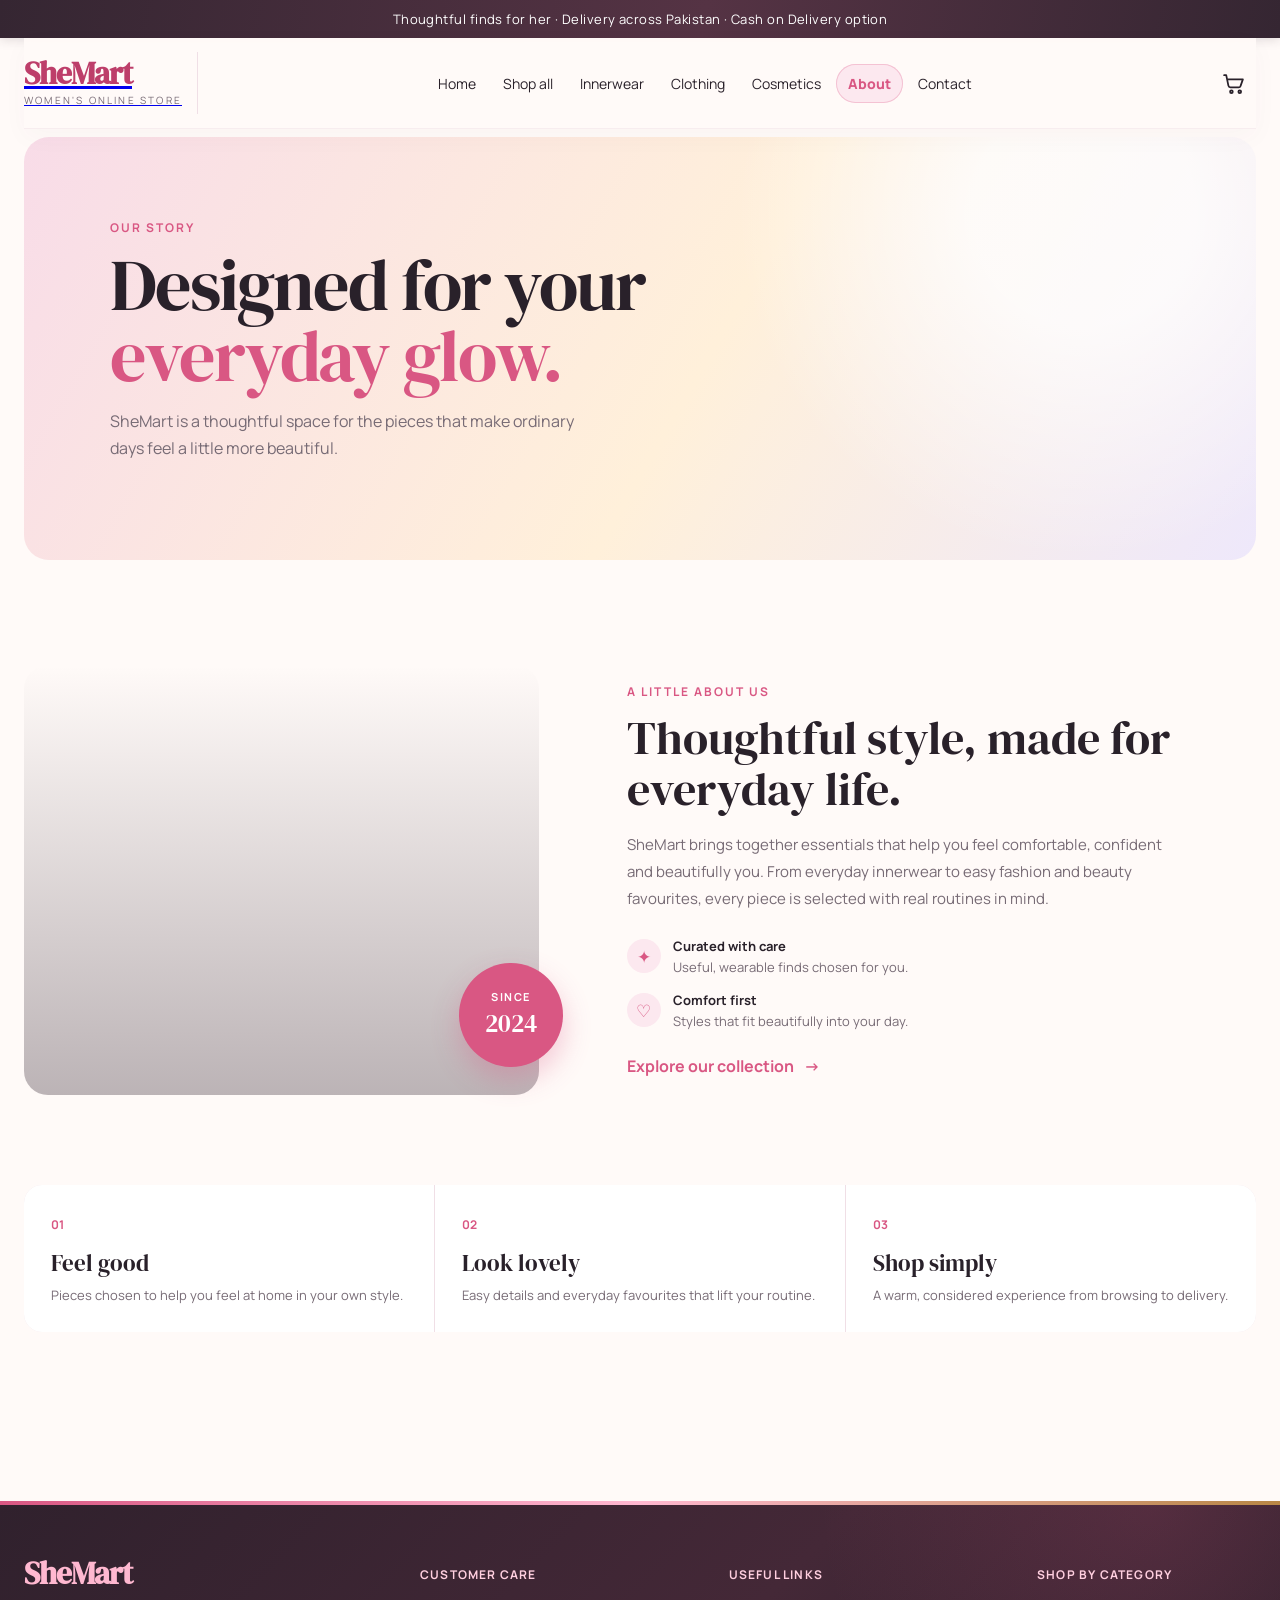
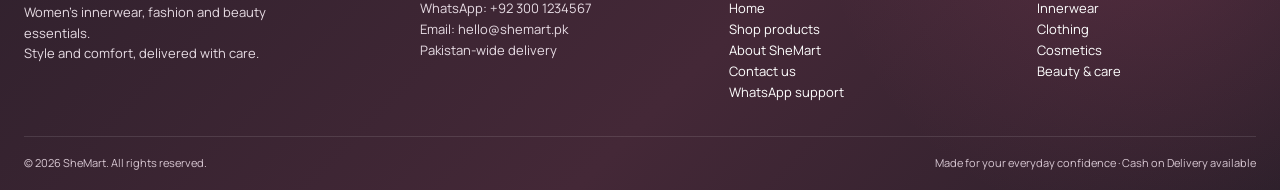
==== about.html @ 8f397c15 "She Mart Website" ====
<!doctype html>
<html lang="en">
  <head>
    <meta charset="utf-8" />
    <meta name="viewport" content="width=device-width, initial-scale=1" />
    <meta name="description" content="Learn more about SheMart." />
    <title>About SheMart</title>
    <link rel="stylesheet" href="styles.css" />
  </head>
  <body data-page="about">
    <div class="topbar">
      Thoughtful finds for her · Delivery across Pakistan · Cash on Delivery
      option
    </div>
    <header class="wrap nav">
      <a href="index.html" style="text-decoration: none"
        ><div class="logo">SheMart<small>WOMEN'S ONLINE STORE</small></div></a
      >
      <nav class="navlinks">
        <a href="index.html">Home</a><a href="shop.html">Shop all</a
        ><a href="shop.html?category=Women's%20innerwear">Innerwear</a
        ><a href="shop.html?category=Ladies%20clothing">Clothing</a
        ><a href="shop.html?category=Cosmetics">Cosmetics</a
        ><a class="active-link" href="about.html">About</a
        ><a href="contact.html">Contact</a>
      </nav>
      <button
        class="menu-toggle"
        type="button"
        aria-label="Open menu"
        aria-expanded="false"
      >
        <span></span><span></span><span></span></button
      ><button
        class="cartbtn"
        id="openCart"
        aria-label="Open cart"
        title="Open cart"
      >
        <svg class="carticon" viewBox="0 0 24 24" aria-hidden="true">
          <path
            d="M3 4h2l2.1 10.1a2 2 0 0 0 2 1.6h7.8a2 2 0 0 0 1.9-1.4L21 8H7"
          ></path>
          <circle cx="10" cy="20" r="1.3"></circle>
          <circle cx="18" cy="20" r="1.3"></circle></svg
        ><span class="cart-count" id="cartCount" aria-live="polite">0</span>
      </button>
    </header>
    <main class="wrap inner-page">
      <section class="inner-page-heading">
        <div class="eyebrow">Our story</div>
        <h1>Designed for your<br /><em>everyday glow.</em></h1>
        <p>
          SheMart is a thoughtful space for the pieces that make ordinary days
          feel a little more beautiful.
        </p>
      </section>
      <section class="about-section about-page-section">
        <div class="about-visual">
          <div class="about-badge"><strong>Since</strong><span>2024</span></div>
        </div>
        <div class="about-copy">
          <div class="eyebrow">A little about us</div>
          <h2>Thoughtful style, made for everyday life.</h2>
          <p>
            SheMart brings together essentials that help you feel comfortable,
            confident and beautifully you. From everyday innerwear to easy
            fashion and beauty favourites, every piece is selected with real
            routines in mind.
          </p>
          <div class="about-points">
            <div>
              <span class="point-icon">✦</span
              ><span
                ><b>Curated with care</b>Useful, wearable finds chosen for
                you.</span
              >
            </div>
            <div>
              <span class="point-icon">♡</span
              ><span
                ><b>Comfort first</b>Styles that fit beautifully into your
                day.</span
              >
            </div>
          </div>
          <a class="text-link" href="shop.html"
            >Explore our collection <span>→</span></a
          >
        </div>
      </section>
      <section class="values-strip">
        <div>
          <b>01</b>
          <h3>Feel good</h3>
          <p>Pieces chosen to help you feel at home in your own style.</p>
        </div>
        <div>
          <b>02</b>
          <h3>Look lovely</h3>
          <p>Easy details and everyday favourites that lift your routine.</p>
        </div>
        <div>
          <b>03</b>
          <h3>Shop simply</h3>
          <p>A warm, considered experience from browsing to delivery.</p>
        </div>
      </section>
    </main>
    <footer class="footer">
      <div class="wrap footerinner">
        <div>
          <div class="logo">SheMart</div>
          <p>
            Women's innerwear, fashion and beauty essentials.<br />Style and
            comfort, delivered with care.
          </p>
        </div>
        <div>
          <b>Customer care</b>
          <p>
            WhatsApp: +92 300 1234567<br />Email: hello@shemart.pk<br />Pakistan-wide delivery
          </p>
        </div>
        <div>
          <b>Useful links</b>
          <p>
            <a style="color: white" href="shop.html">Shop products</a><br /><a
              style="color: white"
              href="contact.html"
              >Contact us</a
            ><br /><a style="color: white" href="index.html">Back home</a>
          </p>
        </div>
        <div>
          <b>Shop by category</b>
          <p>
            <a href="shop.html?category=Women's%20innerwear">Innerwear</a><br />
            <a href="shop.html?category=Ladies%20clothing">Clothing</a><br />
            <a href="shop.html?category=Cosmetics">Cosmetics</a><br />
            <a href="shop.html?category=Beauty%20products">Beauty &amp; care</a>
          </p>
        </div>
      </div>
      <div class="wrap smallprint">
        <span>© <span id="year"></span> SheMart. All rights reserved.</span>
        <span>Made for your everyday confidence · Cash on Delivery available</span>
      </div>
    </footer>
    <div
      class="modal"
      id="cartModal"
      role="dialog"
      aria-modal="true"
      aria-label="Shopping cart"
    >
      <div class="panel cart-panel">
        <div class="panelhead">
          <div>
            <div class="eyebrow">Your SheMart order</div>
            <h2>Your cart</h2>
          </div>
          <button class="close" id="closeCart" aria-label="Close">×</button>
        </div>
        <div id="cartItems"></div>
        <div class="cart-summary">
          <div class="summary-row">
            <span>Subtotal</span><span id="cartSubtotal">Rs 0</span>
          </div>
          <div class="summary-row delivery-row">
            <span>Delivery</span><span>Calculated at checkout</span>
          </div>
          <div class="total">
            <span>Total</span><span id="cartTotal">Rs 0</span>
          </div>
        </div>
        <button class="primary" id="checkoutBtn" style="width: 100%">
          Continue to checkout
        </button>
      </div>
    </div>
    <script src="script.js"></script>
  </body>
</html>
---- styles.css ----
@import url("https://fonts.googleapis.com/css2?family=DM+Serif+Display:ital@0;1&family=Manrope:wght@400;500;600;700;800&display=swap");

      :root {
        --pink: #d95783;
        --pink-dark: #bd3e6a;
        --rose: #fce8ef;
        --ink: #29212a;
        --muted: #776b75;
        --cream: #fffaf8;
        --line: #f0dfe6;
        --gold: #b88745;
        --lavender: #eee8fb;
      }
      * {
        box-sizing: border-box;
      }
      body {
        margin: 0;
        font-family: "Manrope", Arial, Helvetica, sans-serif;
        background: var(--cream);
        color: var(--ink);
        -webkit-font-smoothing: antialiased;
        text-rendering: optimizeLegibility;
      }
      button,
      input,
      select,
      textarea {
        font: inherit;
      }
      button {
        cursor: pointer;
      }
      .topbar {
        background: linear-gradient(100deg, #352632, #553344 55%, #352632);
        color: #fff;
        text-align: center;
        padding: 10px 12px;
        font-size: 13px;
        letter-spacing: 0.45px;
        box-shadow: 0 2px 10px #35263225;
      }
      .wrap {
        width: min(1440px, calc(100% - 48px));
        margin: auto;
      }
      .nav {
        position: sticky;
        top: 0;
        z-index: 7;
        display: flex;
        align-items: center;
        justify-content: space-between;
        gap: 24px;
        padding: 14px 0;
        background: #fffaf8f2;
        border-bottom: 1px solid #f0dfe680;
        box-shadow: 0 8px 24px #6d3c5508;
        backdrop-filter: blur(14px);
      }
      .nav > a:first-child {
        display: block;
        flex: 0 0 auto;
        padding: 7px 15px 7px 0;
        border-right: 1px solid var(--line);
      }
      .logo {
        font-family: "DM Serif Display", Georgia, serif;
        font-weight: bold;
        font-size: 31px;
        color: var(--pink-dark);
        letter-spacing: -1px;
        line-height: 0.95;
      }
      .logo small {
        display: block;
        font: 10px "Manrope", Arial, sans-serif;
        letter-spacing: 2.2px;
        color: var(--muted);
        margin-top: 5px;
        white-space: nowrap;
      }
      .navlinks {
        display: flex;
        flex: 1;
        justify-content: center;
        gap: 3px;
        align-items: center;
      }
      .navlinks a {
        color: var(--ink);
        text-decoration: none;
        font-size: 14px;
        padding: 10px 12px;
        border-radius: 999px;
        transition: color 0.2s, background 0.2s, transform 0.2s;
      }
      .navlinks a:hover,
      .navlinks a.active-link {
        color: var(--pink);
        background: var(--rose);
      }
      .navlinks a.active-link {
        box-shadow: inset 0 0 0 1px #f4c2d3;
        font-weight: 800;
      }
      .navlinks a:hover {
        transform: translateY(-1px);
      }
      .navlinks a:focus-visible,
      .footer a:focus-visible,
      .nav > a:focus-visible {
        outline: 3px solid #d9578350;
        outline-offset: 3px;
      }
      .cartbtn,
      .primary {
        color: #fff;
        border: 0;
        border-radius: 999px;
        padding: 12px 18px;
        font-weight: bold;
      }
      .cartbtn {
        position: relative;
        display: inline-flex;
        align-items: center;
        justify-content: center;
        width: 45px;
        height: 45px;
        padding: 0;
        color: var(--ink);
        background: transparent;
        border-radius: 50%;
        transition: color 0.2s, background 0.2s, transform 0.2s;
      }
      .cartbtn:hover,
      .cartbtn:focus-visible {
        color: var(--pink);
        background: var(--rose);
        outline: none;
        transform: translateY(-1px);
      }
      .carticon {
        width: 25px;
        height: 25px;
        fill: none;
        stroke: currentColor;
        stroke-linecap: round;
        stroke-linejoin: round;
        stroke-width: 1.7;
      }
      .cart-count {
        position: absolute;
        top: 2px;
        right: 0;
        display: grid;
        place-items: center;
        min-width: 19px;
        height: 19px;
        padding: 0 5px;
        border: 2px solid var(--cream);
        border-radius: 50px;
        background: var(--pink);
        color: white;
        font-size: 10px;
        line-height: 1;
        opacity: 0;
        transform: scale(0.5);
        transition: opacity 0.2s, transform 0.2s;
      }
      .cart-count.has-items {
        opacity: 1;
        transform: scale(1);
      }
      .primary {
        background: linear-gradient(135deg, var(--pink), var(--pink-dark));
        box-shadow: 0 8px 18px #d9578338;
        transition: transform 0.2s, box-shadow 0.2s;
      }
      .primary:hover {
        transform: translateY(-2px);
        box-shadow: 0 11px 22px #d9578350;
      }
      .hero {
        display: grid;
        grid-template-columns: 1.1fr 0.9fr;
        min-height: 410px;
        background:
          radial-gradient(circle at 12% 20%, #ffffffb8 0 12%, transparent 35%),
          linear-gradient(115deg, #f8dce8, #fff0da 55%, #eee8fb);
        border-radius: 24px;
        overflow: hidden;
        margin: 8px auto 42px;
      }
      .hero-copy {
        padding: 55px 6%;
        align-self: center;
      }
      .eyebrow {
        color: var(--pink);
        text-transform: uppercase;
        letter-spacing: 2px;
        font-size: 12px;
        font-weight: bold;
      }
      .hero h1 {
        font:
          clamp(36px, 5vw, 60px)/1.06 "DM Serif Display",
          Georgia, serif;
        margin: 16px 0;
      }
      .hero p {
        color: var(--muted);
        line-height: 1.7;
        max-width: 440px;
      }
      .hero-art {
        min-height: 300px;
        background: url("https://images.unsplash.com/photo-1490481651871-ab68de25d43d?auto=format&fit=crop&w=1100&q=85")
          center/cover;
        position: relative;
      }
      .hero {
        box-shadow: 0 18px 50px #d38ca51a;
      }
      .hero-copy {
        position: relative;
      }
      .hero-copy:after {
        content: "♡";
        position: absolute;
        top: 28px;
        right: 10%;
        color: #d9578340;
        font-size: 54px;
      }
      .hero-art:after {
        content: "YOUR STYLE, YOUR COMFORT";
        position: absolute;
        bottom: 22px;
        right: 20px;
        background: #ffffffdf;
        padding: 12px 15px;
        letter-spacing: 1.5px;
        font-size: 10px;
      }
      .sectionhead {
        display: flex;
        justify-content: space-between;
        align-items: end;
        gap: 16px;
        margin: 0 0 18px;
      }
      .sectionhead h2 {
        font:
          32px "DM Serif Display",
          Georgia, serif;
        margin: 0;
      }
      .sectionhead p {
        color: var(--muted);
        font-size: 14px;
        margin: 7px 0 0;
      }
      .categories {
        display: flex;
        gap: 10px;
        flex-wrap: wrap;
        margin: 22px 0;
      }
      .chip {
        border: 1px solid var(--line);
        background: #fff;
        color: var(--ink);
        border-radius: 30px;
        padding: 10px 15px;
      }
      .chip.active,
      .chip:hover {
        background: var(--ink);
        color: #fff;
      }
      .tools {
        display: flex;
        gap: 10px;
        align-items: center;
        margin-bottom: 22px;
      }
      .tools input {
        flex: 1;
        min-width: 100px;
        border: 1px solid var(--line);
        border-radius: 12px;
        padding: 13px 15px;
        background: #fff;
      }
      .grid {
        display: grid;
        grid-template-columns: repeat(4, 1fr);
        gap: 18px;
      }
      .product {
        background: #fff;
        border: 1px solid var(--line);
        border-radius: 17px;
        overflow: hidden;
        display: flex;
        flex-direction: column;
        box-shadow: 0 8px 22px #6d3c5510;
        transition: transform 0.2s, box-shadow 0.2s;
      }
      .product:hover {
        transform: translateY(-4px);
        box-shadow: 0 14px 30px #6d3c5520;
      }
      .product img {
        width: 100%;
        aspect-ratio: 4/4.5;
        object-fit: cover;
        background: var(--rose);
      }
      .productbody {
        padding: 14px;
        display: flex;
        flex-direction: column;
        flex: 1;
      }
      .tag {
        font-size: 10px;
        color: var(--pink);
        text-transform: uppercase;
        letter-spacing: 1.2px;
        font-weight: bold;
      }
      .product h3 {
        font-size: 15px;
        margin: 8px 0;
      }
      .desc {
        color: var(--muted);
        font-size: 12px;
        line-height: 1.5;
        flex: 1;
      }
      .price {
        font-weight: bold;
        margin: 12px 0;
      }
      .add {
        border: 1px solid var(--pink);
        background: #fff;
        color: var(--pink);
        padding: 10px;
        border-radius: 10px;
        font-weight: bold;
      }
      .add:hover {
        background: var(--pink);
        color: #fff;
      }
      .benefits {
        display: grid;
        grid-template-columns: repeat(3, 1fr);
        gap: 15px;
        margin: 48px 0;
      }
      .home-intro {
        display: grid;
        grid-template-columns: 1fr 0.8fr;
        gap: 40px;
        align-items: end;
        padding: 65px 5% 55px;
      }
      .home-intro h2 {
        margin: 12px 0 0;
        font: clamp(31px, 4vw, 48px)/1.08 "DM Serif Display", Georgia, serif;
      }
      .home-intro h2 em,
      .feature-banner h2 em {
        color: var(--pink);
        font-style: normal;
      }
      .home-intro p {
        max-width: 390px;
        margin: 0;
        color: var(--muted);
        line-height: 1.8;
      }
      .category-showcase,
      .promise-section {
        margin: 15px 0 90px;
      }
      .category-cards {
        display: grid;
        grid-template-columns: repeat(3, 1fr);
        gap: 16px;
      }
      .category-card {
        position: relative;
        display: flex;
        min-height: 280px;
        flex-direction: column;
        justify-content: end;
        padding: 24px;
        overflow: hidden;
        border-radius: 19px;
        color: white;
        text-decoration: none;
        background-position: center;
        background-size: cover;
        transition: transform 0.25s, box-shadow 0.25s;
      }
      .category-card:before {
        content: "";
        position: absolute;
        inset: 0;
        background: linear-gradient(transparent 25%, #221821d9);
      }
      .category-card > * {
        position: relative;
      }
      .category-card:hover {
        transform: translateY(-5px);
        box-shadow: 0 18px 32px #35263222;
      }
      .category-card-innerwear {
        background-image: url("https://images.unsplash.com/photo-1571513722275-4b41940f54b8?auto=format&fit=crop&w=700&q=80");
      }
      .category-card-clothing {
        background-image: url("https://images.unsplash.com/photo-1483985988355-763728e1935b?auto=format&fit=crop&w=700&q=80");
      }
      .category-card-beauty {
        background-image: url("https://images.unsplash.com/photo-1596462502278-27bfdc403348?auto=format&fit=crop&w=700&q=80");
      }
      .category-card span,
      .category-card small {
        font-size: 11px;
        opacity: 0.85;
      }
      .category-card strong {
        margin: 6px 0;
        font: 27px "DM Serif Display", Georgia, serif;
      }
      .category-card i {
        position: absolute;
        right: 22px;
        bottom: 27px;
        font-size: 22px;
        font-style: normal;
      }
      .feature-banner {
        display: grid;
        grid-template-columns: 0.9fr 1.1fr;
        min-height: 390px;
        margin: 0 0 90px;
        overflow: hidden;
        border-radius: 24px;
        background: #352632;
        color: white;
      }
      .feature-banner-copy {
        align-self: center;
        padding: 55px 10%;
      }
      .feature-banner h2 {
        margin: 14px 0;
        font: clamp(32px, 4vw, 52px)/1.05 "DM Serif Display", Georgia, serif;
      }
      .feature-banner p {
        max-width: 320px;
        color: #eadde4;
        line-height: 1.7;
        font-size: 14px;
      }
      .light-link {
        display: inline-block;
        margin-top: 12px;
        color: #ffb8d0;
        font-weight: bold;
        text-decoration: none;
      }
      .light-link span {
        margin-left: 7px;
      }
      .feature-banner-art {
        min-height: 300px;
        background: linear-gradient(90deg, #35263200, #3526321a), url("https://images.unsplash.com/photo-1515886657613-9f3515b0c78f?auto=format&fit=crop&w=1000&q=85") center/cover;
      }
      .promise-grid {
        display: grid;
        grid-template-columns: repeat(3, 1fr);
        gap: 1px;
        overflow: hidden;
        border-radius: 18px;
        background: var(--line);
      }
      .promise {
        padding: 28px;
        background: white;
      }
      .promise span {
        color: var(--pink);
        font-size: 12px;
        font-weight: bold;
      }
      .promise b {
        display: block;
        margin: 28px 0 8px;
        font: 23px "DM Serif Display", Georgia, serif;
      }
      .promise p {
        margin: 0;
        color: var(--muted);
        font-size: 13px;
        line-height: 1.6;
      }
      .newsletter {
        display: flex;
        justify-content: space-between;
        align-items: end;
        gap: 30px;
        margin: 0 0 90px;
        padding: 48px clamp(24px, 6vw, 65px);
        border-radius: 22px;
        background: var(--rose);
      }
      .newsletter h2 {
        margin: 12px 0 0;
        font: clamp(29px, 4vw, 44px)/1.05 "DM Serif Display", Georgia, serif;
      }
      .newsletter form {
        display: grid;
        grid-template-columns: minmax(180px, 280px) auto;
        gap: 8px;
        align-items: start;
      }
      .newsletter input {
        width: 100%;
        padding: 13px 15px;
        border: 1px solid white;
        border-radius: 10px;
        background: white;
      }
      .newsletter input:focus {
        border-color: var(--pink);
        outline: 3px solid #d9578320;
      }
      .newsletter small {
        grid-column: 1 / -1;
        color: #397253;
        font-size: 12px;
      }
      .menu-toggle {
        display: none;
        width: 38px;
        height: 38px;
        padding: 9px;
        border: 1px solid var(--line);
        border-radius: 50%;
        background: white;
      }
      .menu-toggle span {
        display: block;
        height: 2px;
        margin: 3px 0;
        border-radius: 3px;
        background: var(--ink);
      }
      .sr-only {
        position: absolute;
        width: 1px;
        height: 1px;
        overflow: hidden;
        clip: rect(0, 0, 0, 0);
      }
      .page-hero,
      .inner-page-heading {
        padding: clamp(40px, 7vw, 82px) clamp(24px, 7vw, 86px);
        margin: 8px 0 52px;
        border-radius: 25px;
        background:
          radial-gradient(circle at 86% 18%, #ffffffc2 0 10%, transparent 31%),
          linear-gradient(120deg, #f8dce8, #fff0da 55%, #eee8fb);
      }
      .page-hero h1,
      .inner-page-heading h1 {
        max-width: 640px;
        margin: 14px 0;
        font: clamp(40px, 7vw, 72px)/0.98 "DM Serif Display", Georgia, serif;
        letter-spacing: -2px;
      }
      .page-hero h1 em,
      .inner-page-heading h1 em {
        color: var(--pink);
        font-style: normal;
      }
      .page-hero p,
      .inner-page-heading p {
        max-width: 470px;
        color: var(--muted);
        line-height: 1.7;
      }
      .shop-page {
        padding-bottom: 55px;
      }
      .shop-page .page-hero {
        min-height: 360px;
        display: flex;
        flex-direction: column;
        justify-content: center;
        margin-bottom: 62px;
      }
      .shop-toolbar {
        display: flex;
        justify-content: space-between;
        align-items: end;
        margin-bottom: 22px;
      }
      .shop-toolbar h2 {
        margin: 6px 0 0;
        font: 32px "DM Serif Display", Georgia, serif;
      }
      .mobile-filter-label {
        display: none;
        color: var(--muted);
        font-size: 12px;
      }
      .shop-layout {
        display: grid;
        grid-template-columns: 220px minmax(0, 1fr);
        gap: 28px;
        align-items: start;
      }
      .filter-sidebar {
        position: sticky;
        top: 20px;
        padding: 22px 18px;
        border: 1px solid var(--line);
        border-radius: 17px;
        background: linear-gradient(180deg, #fff, #fff8fb);
        box-shadow: 0 8px 22px #6d3c5510;
      }
      .filter-heading {
        padding-bottom: 18px;
        border-bottom: 1px solid var(--line);
      }
      .filter-heading b,
      .filter-group > b {
        display: block;
        font-size: 14px;
      }
      .filter-heading span {
        display: block;
        color: var(--muted);
        font-size: 11px;
        margin-top: 5px;
      }
      .filter-group {
        padding-top: 20px;
      }
      .filter-categories {
        display: grid;
        gap: 5px;
        margin-top: 10px;
      }
      .filter-categories .chip {
        padding: 9px 10px;
        border: 0;
        border-radius: 8px;
        text-align: left;
        font-size: 12px;
      }
      .filter-categories .chip.active {
        background: var(--rose);
        color: var(--pink);
        font-weight: bold;
      }
      .filter-select {
        width: 100%;
        margin-top: 10px;
        padding: 10px;
        border: 1px solid var(--line);
        border-radius: 9px;
        background: #fff;
        color: var(--ink);
      }
      .shop-search {
        position: relative;
        margin-bottom: 18px;
      }
      .shop-search svg {
        position: absolute;
        top: 14px;
        left: 14px;
        width: 18px;
        height: 18px;
        fill: none;
        stroke: var(--muted);
        stroke-linecap: round;
        stroke-width: 1.7;
      }
      .shop-search input {
        width: 100%;
        padding: 13px 15px 13px 43px;
        border: 1px solid var(--line);
        border-radius: 12px;
        background: #fff;
      }
      .shop-results .grid {
        gap: 22px;
      }
      .shop-search input:focus {
        border-color: var(--pink);
        outline: 3px solid #d9578320;
      }
      .values-strip {
        display: grid;
        grid-template-columns: repeat(3, 1fr);
        gap: 1px;
        margin: 0 0 85px;
        overflow: hidden;
        border-radius: 18px;
        background: var(--line);
      }
      .values-strip > div {
        padding: 27px;
        background: #fff;
      }
      .values-strip b {
        color: var(--pink);
        font-size: 12px;
      }
      .values-strip h3 {
        margin: 13px 0 7px;
        font: 23px "DM Serif Display", Georgia, serif;
      }
      .values-strip p {
        margin: 0;
        color: var(--muted);
        font-size: 13px;
        line-height: 1.5;
      }
      .about-page-section,
      .contact-page-section {
        margin-top: 0;
      }
      .inner-page {
        padding-bottom: 20px;
      }
      .about-section {
        display: grid;
        grid-template-columns: 0.9fr 1.1fr;
        gap: clamp(30px, 7vw, 88px);
        align-items: center;
        margin: 105px 0 90px;
        scroll-margin-top: 25px;
      }
      .about-visual {
        min-height: 430px;
        position: relative;
        border-radius: 24px;
        background: linear-gradient(#0000, #35263255),
          url("https://images.unsplash.com/photo-1485230895905-ec40ba36b9bc?auto=format&fit=crop&w=900&q=85")
            center/cover;
      }
      .about-badge {
        position: absolute;
        right: -24px;
        bottom: 28px;
        display: grid;
        width: 104px;
        height: 104px;
        place-content: center;
        border-radius: 50%;
        background: var(--pink);
        color: white;
        text-align: center;
        box-shadow: 0 12px 28px #d9578350;
      }
      .about-badge strong {
        font-size: 11px;
        letter-spacing: 1.5px;
        text-transform: uppercase;
      }
      .about-badge span {
        font: 25px "DM Serif Display", Georgia, serif;
        margin-top: 2px;
      }
      .about-copy h2,
      .contact-intro h2 {
        max-width: 560px;
        margin: 13px 0 16px;
        font: clamp(30px, 4vw, 46px)/1.1 "DM Serif Display", Georgia, serif;
      }
      .about-copy p,
      .contact-intro > p {
        max-width: 540px;
        color: var(--muted);
        line-height: 1.8;
        font-size: 15px;
      }
      .about-points {
        display: grid;
        gap: 15px;
        margin: 25px 0;
      }
      .about-points > div {
        display: flex;
        gap: 12px;
        align-items: center;
        color: var(--muted);
        font-size: 13px;
      }
      .about-points b,
      .contact-details b {
        display: block;
        color: var(--ink);
        margin-bottom: 3px;
      }
      .point-icon {
        display: grid;
        flex: 0 0 auto;
        place-items: center;
        width: 34px;
        height: 34px;
        border-radius: 50%;
        background: var(--rose);
        color: var(--pink);
        font-size: 17px;
      }
      .text-link {
        color: var(--pink);
        font-weight: bold;
        text-decoration: none;
      }
      .text-link span {
        margin-left: 7px;
      }
      .contact-section {
        display: grid;
        grid-template-columns: 0.9fr 1.1fr;
        gap: clamp(30px, 7vw, 90px);
        align-items: start;
        padding: 76px clamp(24px, 6vw, 75px);
        margin: 0 0 85px;
        border-radius: 26px;
        background: linear-gradient(125deg, #fce8ef, #fff8f2);
        scroll-margin-top: 25px;
      }
      .contact-intro h2 {
        font-size: clamp(29px, 3.5vw, 42px);
      }
      .contact-details {
        display: grid;
        gap: 18px;
        margin-top: 30px;
      }
      .contact-details > *,
      .contact-details a {
        display: flex;
        align-items: center;
        gap: 12px;
        color: var(--ink);
        text-decoration: none;
        font-size: 13px;
      }
      .contact-details small {
        display: block;
        color: var(--muted);
        font-size: 12px;
      }
      .contact-icon {
        display: grid;
        flex: 0 0 auto;
        place-items: center;
        width: 39px;
        height: 39px;
        border-radius: 12px;
        background: white;
        color: var(--pink);
        font-weight: bold;
        font-size: 17px;
      }
      .contact-details a:hover b {
        color: var(--pink);
      }
      .contact-form {
        padding: clamp(20px, 4vw, 34px);
        border: 1px solid #ffffff;
        border-radius: 20px;
        background: #fffaf8cc;
        box-shadow: 0 15px 40px #9e6a7d14;
      }
      .contact-form h3 {
        margin: 0 0 20px;
        font: 25px "DM Serif Display", Georgia, serif;
      }
      .contact-form-grid {
        display: grid;
        grid-template-columns: 1fr 1fr;
        gap: 14px;
      }
      .contact-form label {
        color: var(--muted);
        font-size: 12px;
      }
      .contact-form input,
      .contact-form textarea {
        display: block;
        width: 100%;
        margin-top: 7px;
        padding: 12px 13px;
        border: 1px solid var(--line);
        border-radius: 10px;
        background: white;
        color: var(--ink);
        resize: vertical;
      }
      .contact-form input:focus,
      .contact-form textarea:focus {
        border-color: var(--pink);
        outline: 3px solid #d9578320;
      }
      .contact-form .primary {
        margin-top: 18px;
      }
      .contact-success {
        color: #397253;
        font-size: 12px;
        margin-top: 12px;
      }
      .benefit {
        padding: 20px;
        border: 1px solid var(--line);
        border-radius: 16px;
        background: #fff;
      }
      .benefit b {
        display: block;
        margin-bottom: 7px;
      }
      .benefit span {
        font-size: 13px;
        color: var(--muted);
        line-height: 1.5;
      }
      .footer {
        position: relative;
        overflow: hidden;
        background:
          radial-gradient(circle at 90% 0%, #d957832b, transparent 28%),
          linear-gradient(135deg, #30212d, #442837 55%, #2d202b);
        color: #fff;
        padding: 58px 0 20px;
        margin-top: 64px;
      }
      .footer:before {
        content: "";
        position: absolute;
        top: 0;
        left: 0;
        right: 0;
        height: 4px;
        background: linear-gradient(90deg, var(--pink), #ffb8d0, var(--gold));
      }
      .footerinner {
        display: grid;
        grid-template-columns: 1.4fr 1fr 1fr 1fr;
        gap: clamp(28px, 7vw, 110px);
        padding-bottom: 34px;
      }
      .footerinner > div:first-child {
        max-width: 350px;
      }
      .footerinner > div:not(:first-child) {
        padding-top: 7px;
      }
      .footerinner b {
        display: block;
        color: #ffcfdf;
        font-size: 12px;
        letter-spacing: 1.2px;
        text-transform: uppercase;
        margin-bottom: 15px;
      }
      .footer p {
        color: #e7dce4;
        font-size: 13px;
        line-height: 1.6;
        margin: 13px 0 0;
      }
      .footer .logo {
        color: #ffb8d0;
      }
      .footer a {
        color: #fff;
        text-decoration: none;
        transition: color 0.2s;
      }
      .footer a:hover {
        color: #ffb8d0 !important;
      }
      .smallprint {
        display: flex;
        justify-content: space-between;
        align-items: center;
        gap: 18px;
        font-size: 11px;
        color: #d8c8d3;
        margin-top: 0;
        padding-top: 18px;
        border-top: 1px solid #ffffff1c;
      }
      .checkout-page {
        padding-bottom: 45px;
      }
      .checkout-heading {
        max-width: 760px;
        padding: 62px 0 42px;
      }
      .checkout-heading h1 {
        margin: 14px 0;
        font: clamp(42px, 6vw, 68px)/1 "DM Serif Display", Georgia, serif;
        letter-spacing: -2px;
      }
      .checkout-heading h1 em {
        color: var(--pink);
        font-style: normal;
      }
      .checkout-heading p {
        max-width: 630px;
        color: var(--muted);
        line-height: 1.7;
      }
      .checkout-layout {
        display: grid;
        grid-template-columns: minmax(0, 1.3fr) minmax(310px, 0.7fr);
        gap: 24px;
        align-items: start;
      }
      .checkout-card {
        padding: clamp(24px, 4vw, 38px);
        border: 1px solid var(--line);
        border-radius: 22px;
        background: #fff;
        box-shadow: 0 12px 30px #6d3c5510;
      }
      .checkout-card-heading {
        display: flex;
        justify-content: space-between;
        gap: 18px;
        margin-bottom: 26px;
      }
      .checkout-card-heading > div:first-child {
        display: flex;
        gap: 14px;
        align-items: flex-start;
      }
      .checkout-step {
        display: grid;
        flex: 0 0 auto;
        place-items: center;
        width: 34px;
        height: 34px;
        border-radius: 50%;
        background: var(--rose);
        color: var(--pink-dark);
        font-size: 11px;
        font-weight: 800;
      }
      .checkout-card h2 {
        margin: 5px 0 0;
        font: 28px "DM Serif Display", Georgia, serif;
      }
      .required-note {
        color: var(--muted);
        font-size: 11px;
      }
      .checkout-form-grid {
        display: grid;
        grid-template-columns: 1fr 1fr;
        gap: 16px;
      }
      .checkout-form-grid label {
        color: var(--muted);
        font-size: 12px;
      }
      .checkout-form-grid input,
      .checkout-form-grid textarea,
      .checkout-form-grid select {
        display: block;
        width: 100%;
        margin-top: 7px;
        padding: 13px 14px;
        border: 1px solid var(--line);
        border-radius: 10px;
        background: #fffafc;
        color: var(--ink);
        resize: vertical;
      }
      .checkout-form-grid input:focus,
      .checkout-form-grid textarea:focus,
      .checkout-form-grid select:focus {
        border-color: var(--pink);
        outline: 3px solid #d9578320;
      }
      .checkout-payment {
        margin-top: 36px;
        padding-top: 30px;
        border-top: 1px solid var(--line);
      }
      .payment-option {
        display: flex;
        align-items: center;
        gap: 13px;
        margin-top: 12px;
        padding: 15px;
        border: 1px solid var(--line);
        border-radius: 12px;
        cursor: pointer;
      }
      .payment-option:has(input:checked) {
        border-color: var(--pink);
        background: #fff6f9;
        box-shadow: 0 0 0 3px #d9578315;
      }
      .payment-option input {
        accent-color: var(--pink);
      }
      .payment-option span {
        flex: 1;
      }
      .payment-option b,
      .payment-option small {
        display: block;
      }
      .payment-option small {
        margin-top: 4px;
        color: var(--muted);
        font-size: 11px;
      }
      .payment-option > strong {
        color: var(--pink);
        font-size: 13px;
      }
      .checkout-consent {
        display: flex;
        gap: 9px;
        align-items: flex-start;
        margin: 28px 0 17px;
        color: var(--muted);
        font-size: 11px;
        line-height: 1.55;
      }
      .checkout-consent input {
        flex: 0 0 auto;
        margin-top: 2px;
        accent-color: var(--pink);
      }
      .checkout-submit {
        width: 100%;
        padding: 15px 20px;
      }
      .checkout-message {
        margin-top: 13px;
        color: #397253;
        font-size: 12px;
      }
      .checkout-confirmation {
        margin-top: 18px;
        padding: 16px;
        border-radius: 12px;
        background: #f1faf5;
        color: #397253;
      }
      .checkout-confirmation textarea {
        display: block;
        width: 100%;
        min-height: 170px;
        margin: 10px 0;
        padding: 11px;
        border: 1px solid #c8e4d2;
        border-radius: 9px;
        background: #fff;
        color: var(--ink);
        resize: vertical;
      }
      .checkout-confirmation > div {
        display: flex;
        gap: 9px;
        align-items: center;
      }
      .checkout-whatsapp {
        display: inline-block;
        text-decoration: none;
        padding: 10px 14px;
        font-size: 12px;
      }
      .checkout-summary-card {
        position: sticky;
        top: 94px;
        background: linear-gradient(160deg, #fff, #fff7fa);
      }
      .checkout-summary-card h2 {
        margin: 7px 0 20px;
      }
      .checkout-item {
        display: flex;
        align-items: center;
        gap: 11px;
        padding: 12px 0;
        border-bottom: 1px solid var(--line);
      }
      .checkout-item img {
        width: 52px;
        height: 62px;
        object-fit: cover;
        border-radius: 8px;
        background: var(--rose);
      }
      .checkout-item div {
        flex: 1;
        min-width: 0;
      }
      .checkout-item b,
      .checkout-item span {
        display: block;
      }
      .checkout-item b {
        font-size: 12px;
      }
      .checkout-item span {
        margin-top: 5px;
        color: var(--muted);
        font-size: 11px;
      }
      .checkout-item strong {
        white-space: nowrap;
        font-size: 12px;
      }
      .checkout-total,
      .checkout-grand-total {
        display: flex;
        justify-content: space-between;
        gap: 12px;
        padding-top: 13px;
        color: var(--muted);
        font-size: 12px;
      }
      .checkout-grand-total {
        margin-top: 13px;
        padding: 17px 0 0;
        border-top: 1px solid var(--line);
        color: var(--ink);
        font-size: 18px;
      }
      .checkout-empty {
        padding: 15px 0;
        color: var(--muted);
        font-size: 13px;
      }
      .checkout-empty a,
      .checkout-help a {
        color: var(--pink);
        font-weight: 700;
        text-decoration: none;
      }
      .checkout-help {
        display: grid;
        gap: 7px;
        margin-top: 28px;
        padding: 16px;
        border-radius: 12px;
        background: var(--rose);
        color: var(--muted);
        font-size: 11px;
        line-height: 1.5;
      }
      .checkout-help b {
        color: var(--ink);
        font-size: 12px;
      }
      .modal {
        position: fixed;
        inset: 0;
        background: #1c121dcc;
        display: none;
        align-items: center;
        justify-content: center;
        padding: 15px;
        z-index: 10;
      }
      #cartModal {
        align-items: stretch;
        justify-content: flex-end;
        padding: 0;
      }
      .modal.open {
        display: flex;
      }
      .panel {
        background: #fffaf8;
        width: min(600px, 100%);
        max-height: 92vh;
        overflow: auto;
        border-radius: 20px;
        padding: 24px;
      }
      .cart-panel {
        width: min(440px, 100%);
        height: 100%;
        max-height: none;
        border-radius: 24px 0 0 24px;
        padding: 28px;
        box-shadow: -15px 0 45px #1c121d26;
        animation: cartSlideIn 0.25s ease-out;
      }
      @keyframes cartSlideIn {
        from {
          transform: translateX(100%);
        }
        to {
          transform: translateX(0);
        }
      }
      .panelhead {
        display: flex;
        justify-content: space-between;
        align-items: center;
      }
      .panelhead h2 {
        font:
          28px "DM Serif Display",
          Georgia, serif;
        margin: 0;
      }
      .close {
        border: 0;
        background: #f6e8ee;
        border-radius: 50%;
        width: 36px;
        height: 36px;
        font-size: 20px;
      }
      .cartline {
        display: flex;
        align-items: center;
        gap: 14px;
        padding: 16px 0;
        border-bottom: 1px solid var(--line);
        font-size: 14px;
      }
      .cart-thumb {
        width: 68px;
        height: 78px;
        object-fit: cover;
        border-radius: 10px;
        background: var(--rose);
        flex: 0 0 auto;
      }
      .cart-product {
        display: flex;
        flex: 1;
        min-width: 0;
        flex-direction: column;
        gap: 5px;
      }
      .cart-product span {
        color: var(--muted);
        font-size: 12px;
      }
      .cart-line-total {
        white-space: nowrap;
      }
      .remove-item {
        display: grid;
        flex: 0 0 auto;
        place-items: center;
        width: 30px;
        height: 30px;
        padding: 6px;
        border: 0;
        border-radius: 8px;
        background: transparent;
        color: var(--muted);
        transition: color 0.2s, background 0.2s;
      }
      .remove-item svg {
        width: 17px;
        height: 17px;
        fill: none;
        stroke: currentColor;
        stroke-linecap: round;
        stroke-linejoin: round;
        stroke-width: 1.7;
      }
      .remove-item:hover,
      .remove-item:focus-visible {
        background: #fde9ef;
        color: #c43d68;
        outline: none;
      }
      .qty {
        display: flex;
        gap: 8px;
        align-items: center;
        margin-top: 4px;
      }
      .qty button {
        border: 1px solid var(--line);
        background: #fff;
        border-radius: 6px;
        padding: 3px 9px;
      }
      .qty button:hover {
        background: var(--rose);
        border-color: var(--pink);
      }
      .cart-summary {
        margin-top: 8px;
        padding-top: 8px;
      }
      .summary-row {
        display: flex;
        justify-content: space-between;
        gap: 12px;
        padding: 7px 0;
        color: var(--muted);
        font-size: 13px;
      }
      .delivery-row span:last-child {
        text-align: right;
      }
      .total {
        display: flex;
        justify-content: space-between;
        font-weight: bold;
        padding: 17px 0;
        font-size: 18px;
      }
      .formgrid {
        display: grid;
        grid-template-columns: 1fr 1fr;
        gap: 12px;
      }
      .formgrid label {
        font-size: 12px;
        color: var(--muted);
      }
      .formgrid input,
      .formgrid textarea,
      .formgrid select {
        width: 100%;
        margin-top: 6px;
        padding: 11px;
        border: 1px solid var(--line);
        border-radius: 9px;
        background: white;
      }
      .full {
        grid-column: 1/-1;
      }
      .notice {
        background: #fce8ef;
        border-radius: 10px;
        padding: 12px;
        font-size: 12px;
        line-height: 1.5;
        color: #704052;
        margin: 12px 0;
      }
      .empty {
        padding: 28px;
        text-align: center;
        color: var(--muted);
        grid-column: 1/-1;
      }
      @media (max-width: 1050px) {
        .grid {
          grid-template-columns: repeat(3, 1fr);
        }
        .checkout-layout {
          grid-template-columns: minmax(0, 1fr) minmax(280px, 0.7fr);
        }
      }
      @media (max-width: 850px) {
        .grid {
          grid-template-columns: repeat(2, 1fr);
        }
        .hero {
          grid-template-columns: 1fr;
        }
        .hero-art {
          min-height: 250px;
          order: -1;
        }
        .hero-copy {
          padding: 35px 7%;
        }
        .navlinks {
          display: none;
        }
        .menu-toggle {
          display: block;
          margin-left: auto;
        }
        .footerinner {
          grid-template-columns: 1fr 1fr;
          gap: 28px 22px;
        }
        .footerinner > div:first-child {
          grid-column: 1 / -1;
        }
        .navlinks.menu-open {
          position: absolute;
          top: 76px;
          right: 3%;
          left: 3%;
          z-index: 8;
          display: grid;
          gap: 0;
          padding: 8px;
          border: 1px solid var(--line);
          border-radius: 15px;
          background: #fffaf8f7;
          box-shadow: 0 14px 30px #3526321c;
          backdrop-filter: blur(12px);
        }
        .navlinks.menu-open a {
          padding: 12px 14px;
          border-radius: 9px;
        }
        .navlinks.menu-open a:hover {
          background: var(--rose);
        }
        .benefits {
          grid-template-columns: 1fr;
        }
        .sectionhead h2 {
          font-size: 27px;
        }
        .wrap {
          width: min(94%, 680px);
        }
        .home-intro {
          grid-template-columns: 1fr;
          gap: 15px;
          padding: 50px 2% 40px;
        }
        .category-cards,
        .promise-grid {
          grid-template-columns: 1fr;
        }
        .feature-banner {
          grid-template-columns: 1fr;
        }
        .feature-banner-art {
          min-height: 260px;
          order: -1;
        }
        .newsletter {
          align-items: stretch;
          flex-direction: column;
        }
        .shop-layout {
          grid-template-columns: 1fr;
        }
        .checkout-layout {
          grid-template-columns: 1fr;
        }
        .checkout-summary-card {
          position: static;
          order: -1;
        }
        .filter-sidebar {
          position: static;
          display: grid;
          grid-template-columns: 1fr 1fr;
          gap: 18px;
        }
        .filter-heading {
          grid-column: 1 / -1;
        }
        .filter-group {
          padding-top: 0;
        }
        .values-strip {
          grid-template-columns: 1fr;
        }
        .about-section,
        .contact-section {
          grid-template-columns: 1fr;
          gap: 35px;
        }
        .about-section {
          margin: 75px 0 65px;
        }
        .about-visual {
          min-height: 330px;
          max-width: 560px;
        }
        .contact-section {
          padding: 48px 6%;
          margin-bottom: 65px;
        }
      }
      @media (max-width: 440px) {
        .grid {
          gap: 10px;
        }
        .productbody {
          padding: 10px;
        }
        .product h3 {
          font-size: 13px;
        }
        .price {
          font-size: 14px;
        }
        .hero h1 {
          font-size: 39px;
        }
        .checkout-heading {
          padding: 42px 0 28px;
        }
        .checkout-heading h1 {
          font-size: 43px;
        }
        .checkout-form-grid {
          grid-template-columns: 1fr;
        }
        .checkout-form-grid .full {
          grid-column: auto;
        }
        .checkout-card {
          padding: 22px 17px;
          border-radius: 18px;
        }
        .checkout-card-heading {
          display: block;
        }
        .required-note {
          display: block;
          margin: 12px 0 0 48px;
        }
        .checkout-confirmation > div {
          align-items: stretch;
          flex-direction: column;
        }
        .checkout-whatsapp {
          text-align: center;
        }
        .formgrid {
          grid-template-columns: 1fr;
        }
        .full {
          grid-column: auto;
        }
        .tools {
          flex-wrap: wrap;
        }
        .tools input {
          flex-basis: 100%;
        }
        .page-hero,
        .inner-page-heading {
          padding: 36px 22px;
          margin-bottom: 38px;
          border-radius: 18px;
        }
        .page-hero h1,
        .inner-page-heading h1 {
          font-size: 43px;
        }
        .shop-toolbar {
          display: block;
        }
        .shop-toolbar h2 {
          font-size: 27px;
        }
        .mobile-filter-label {
          display: block;
          margin-top: 8px;
        }
        .filter-sidebar {
          display: block;
          padding: 17px;
        }
        .filter-group {
          margin-top: 18px;
        }
        .values-strip {
          margin-bottom: 55px;
        }
        .cart-panel {
          width: 100%;
          padding: 21px 16px;
          border-radius: 20px 0 0 20px;
        }
        .cartline {
          gap: 9px;
        }
        .cart-thumb {
          width: 54px;
          height: 64px;
        }
        .cart-line-total {
          font-size: 12px;
        }
        .remove-item {
          width: 27px;
          height: 27px;
          padding: 5px;
        }
        .topbar {
          font-size: 11px;
        }
        .navlinks.menu-open {
          top: 66px;
        }
        .category-showcase,
        .promise-section {
          margin-bottom: 60px;
        }
        .category-card {
          min-height: 235px;
        }
        .feature-banner {
          margin-bottom: 60px;
          border-radius: 18px;
        }
        .feature-banner-copy {
          padding: 38px 25px;
        }
        .newsletter {
          margin-bottom: 60px;
          padding: 35px 21px;
          border-radius: 18px;
        }
        .newsletter form {
          grid-template-columns: 1fr;
        }
        .newsletter .primary,
        .newsletter small {
          grid-column: auto;
        }
        .nav {
          padding: 14px 0;
        }
        .nav > a:first-child {
          border-right: 0;
          padding-right: 0;
        }
        .navlinks {
          display: none;
        }
        .logo {
          font-size: 25px;
        }
        .logo small {
          font-size: 8px;
          letter-spacing: 1.5px;
        }
        .footer {
          padding-top: 45px;
        }
        .footerinner {
          grid-template-columns: 1fr;
          gap: 24px;
        }
        .footerinner > div:first-child {
          grid-column: auto;
        }
        .smallprint {
          align-items: flex-start;
          flex-direction: column;
          gap: 7px;
        }
        .hero {
          margin-top: 4px;
          border-radius: 18px;
        }
        .about-section {
          margin: 60px 0 55px;
        }
        .about-visual {
          min-height: 270px;
          border-radius: 18px;
        }
        .about-badge {
          right: 14px;
          bottom: 18px;
          width: 84px;
          height: 84px;
        }
        .about-badge span {
          font-size: 21px;
        }
        .contact-section {
          gap: 28px;
          padding: 34px 18px;
          border-radius: 18px;
        }
        .contact-form-grid {
          grid-template-columns: 1fr;
        }
        .contact-form .full {
          grid-column: auto;
        }
        .hero-copy {
          padding: 30px 8%;
        }
        .categories {
          gap: 7px;
        }
        .chip {
          padding: 8px 11px;
          font-size: 12px;
        }
      }
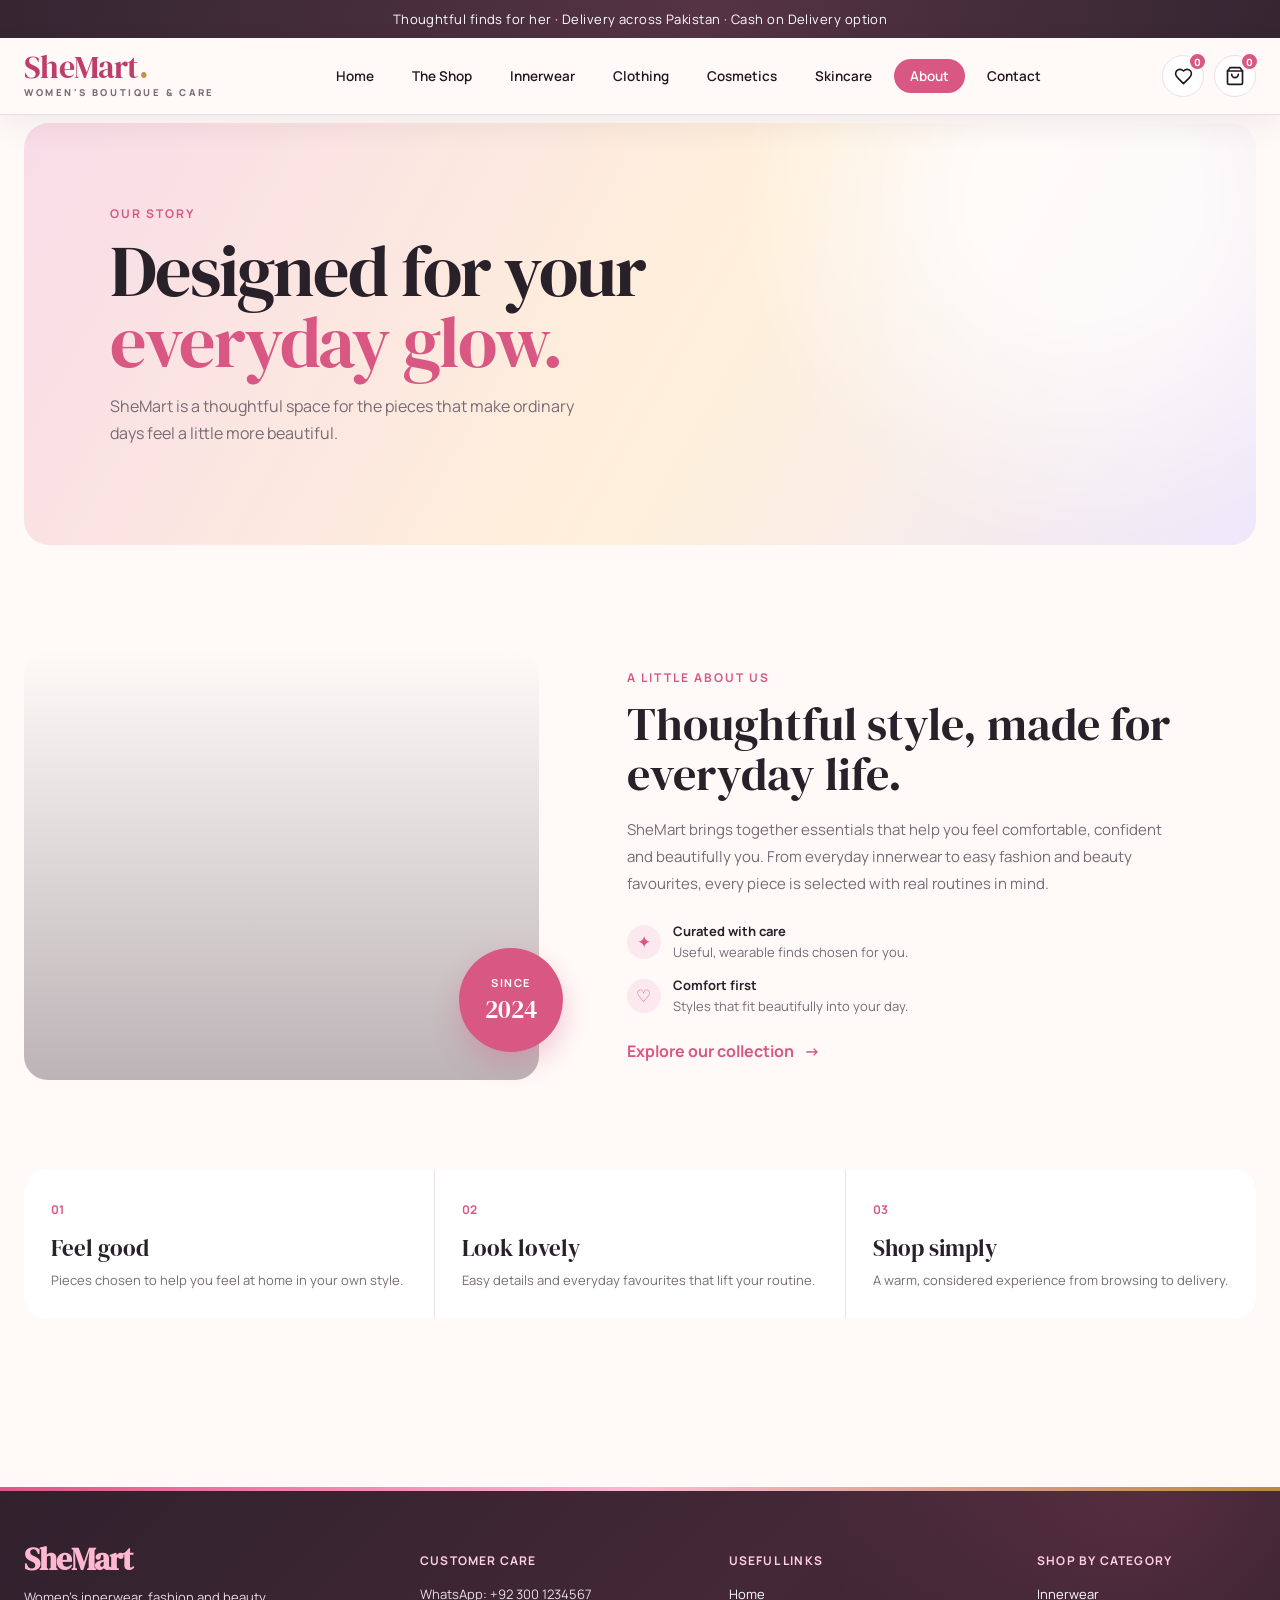
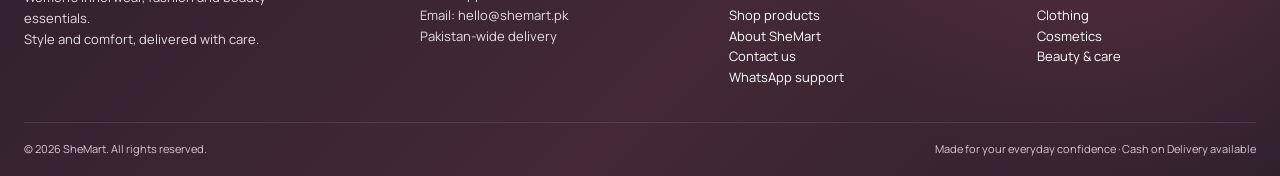
==== commit 5769c34b: "Shop and Cart and Main Menu Updates" ====
--- a/about.html
+++ b/about.html
@@ -5,47 +5,15 @@
     <meta name="viewport" content="width=device-width, initial-scale=1" />
     <meta name="description" content="Learn more about SheMart." />
     <title>About SheMart</title>
-    <link rel="stylesheet" href="styles.css" />
+    <link rel="stylesheet" href="css/styles.css" />
+    <link rel="stylesheet" href="css/shared.css" />
   </head>
   <body data-page="about">
     <div class="topbar">
       Thoughtful finds for her · Delivery across Pakistan · Cash on Delivery
       option
     </div>
-    <header class="wrap nav">
-      <a href="index.html" style="text-decoration: none"
-        ><div class="logo">SheMart<small>WOMEN'S ONLINE STORE</small></div></a
-      >
-      <nav class="navlinks">
-        <a href="index.html">Home</a><a href="shop.html">Shop all</a
-        ><a href="shop.html?category=Women's%20innerwear">Innerwear</a
-        ><a href="shop.html?category=Ladies%20clothing">Clothing</a
-        ><a href="shop.html?category=Cosmetics">Cosmetics</a
-        ><a class="active-link" href="about.html">About</a
-        ><a href="contact.html">Contact</a>
-      </nav>
-      <button
-        class="menu-toggle"
-        type="button"
-        aria-label="Open menu"
-        aria-expanded="false"
-      >
-        <span></span><span></span><span></span></button
-      ><button
-        class="cartbtn"
-        id="openCart"
-        aria-label="Open cart"
-        title="Open cart"
-      >
-        <svg class="carticon" viewBox="0 0 24 24" aria-hidden="true">
-          <path
-            d="M3 4h2l2.1 10.1a2 2 0 0 0 2 1.6h7.8a2 2 0 0 0 1.9-1.4L21 8H7"
-          ></path>
-          <circle cx="10" cy="20" r="1.3"></circle>
-          <circle cx="18" cy="20" r="1.3"></circle></svg
-        ><span class="cart-count" id="cartCount" aria-live="polite">0</span>
-      </button>
-    </header>
+    <div id="sharedHeader"></div>
     <main class="wrap inner-page">
       <section class="inner-page-heading">
         <div class="eyebrow">Our story</div>
@@ -179,6 +147,7 @@
         </button>
       </div>
     </div>
-    <script src="script.js"></script>
+    <script src="js/shared.js"></script>
+    <script src="js/script.js"></script>
   </body>
 </html>
--- a/css/styles.css
+++ b/css/styles.css
@@ -0,0 +1,1968 @@
+      @import url("https://fonts.googleapis.com/css2?family=DM+Serif+Display:ital@0;1&family=Manrope:wght@400;500;600;700;800&display=swap");
+
+      :root {
+        --pink: #d95783;
+        --pink-dark: #bd3e6a;
+        --rose: #fce8ef;
+        --ink: #29212a;
+        --muted: #776b75;
+        --cream: #fffaf8;
+        --line: #f0dfe6;
+        --gold: #b88745;
+        --lavender: #eee8fb;
+      }
+      * {
+        box-sizing: border-box;
+      }
+      body {
+        margin: 0;
+        font-family: "Manrope", Arial, Helvetica, sans-serif;
+        background: var(--cream);
+        color: var(--ink);
+        -webkit-font-smoothing: antialiased;
+        text-rendering: optimizeLegibility;
+      }
+      button,
+      input,
+      select,
+      textarea {
+        font: inherit;
+      }
+      button {
+        cursor: pointer;
+      }
+      .topbar {
+        background: linear-gradient(100deg, #352632, #553344 55%, #352632);
+        color: #fff;
+        text-align: center;
+        padding: 10px 12px;
+        font-size: 13px;
+        letter-spacing: 0.45px;
+        box-shadow: 0 2px 10px #35263225;
+      }
+      .wrap {
+        width: min(1440px, calc(100% - 48px));
+        margin: auto;
+      }
+      .nav {
+        position: sticky;
+        top: 0;
+        z-index: 7;
+        display: flex;
+        align-items: center;
+        justify-content: space-between;
+        gap: 24px;
+        padding: 14px 0;
+        background: #fffaf8f2;
+        border-bottom: 1px solid #f0dfe680;
+        box-shadow: 0 8px 24px #6d3c5508;
+        backdrop-filter: blur(14px);
+      }
+      .nav > a:first-child {
+        display: block;
+        flex: 0 0 auto;
+        padding: 7px 15px 7px 0;
+        border-right: 1px solid var(--line);
+      }
+      .logo {
+        font-family: "DM Serif Display", Georgia, serif;
+        font-weight: bold;
+        font-size: 31px;
+        color: var(--pink-dark);
+        letter-spacing: -1px;
+        line-height: 0.95;
+      }
+      .logo small {
+        display: block;
+        font: 10px "Manrope", Arial, sans-serif;
+        letter-spacing: 2.2px;
+        color: var(--muted);
+        margin-top: 5px;
+        white-space: nowrap;
+      }
+      .navlinks {
+        display: flex;
+        flex: 1;
+        justify-content: center;
+        gap: 3px;
+        align-items: center;
+      }
+      .navlinks a {
+        color: var(--ink);
+        text-decoration: none;
+        font-size: 14px;
+        padding: 10px 12px;
+        border-radius: 999px;
+        transition: color 0.2s, background 0.2s, transform 0.2s;
+      }
+      .navlinks a:hover,
+      .navlinks a.active-link {
+        color: var(--pink);
+        background: var(--rose);
+      }
+      .navlinks a.active-link {
+        box-shadow: inset 0 0 0 1px #f4c2d3;
+        font-weight: 800;
+      }
+      .navlinks a:hover {
+        transform: translateY(-1px);
+      }
+      .header-sticky {
+        position: sticky;
+        top: 0;
+        z-index: 7;
+        background: #fffaf8f2;
+        border-bottom: 1px solid var(--line);
+        box-shadow: 0 8px 24px #6d3c5508;
+        backdrop-filter: blur(14px);
+      }
+      .header-sticky .nav {
+        width: min(1440px, calc(100% - 48px));
+      }
+      .header-sticky .brand-box {
+        display: flex;
+        align-items: center;
+        gap: 14px;
+      }
+      .header-sticky .brand-box > .logo {
+        color: var(--pink-dark);
+        text-decoration: none;
+      }
+      .header-sticky .logo .period {
+        color: var(--gold);
+      }
+      .header-sticky .nav-actions {
+        display: flex;
+        align-items: center;
+      }
+      .header-sticky .icon-btn {
+        position: relative;
+        display: grid;
+        place-items: center;
+        width: 45px;
+        height: 45px;
+        padding: 0;
+        border: 1px solid var(--line);
+        border-radius: 50%;
+        background: #fff;
+        color: var(--ink);
+      }
+      .header-sticky .icon-btn:hover {
+        color: var(--pink);
+        background: var(--rose);
+      }
+      .header-sticky .nav-links a {
+        font-weight: 600;
+      }
+      .header-sticky .nav-links a.active-link {
+        color: #fff;
+        background: var(--pink);
+        box-shadow: 0 4px 14px #d9578330;
+      }
+      .header-sticky .nav {
+        width: min(1380px, calc(100% - 48px));
+        padding: 14px 0;
+        gap: 20px;
+      }
+      .header-sticky .logo {
+        font-size: 32px;
+        letter-spacing: -0.6px;
+        line-height: 0.92;
+      }
+      .header-sticky .logo small {
+        font-size: 9.5px;
+        font-weight: 800;
+        letter-spacing: 2.6px;
+        margin-top: 4px;
+      }
+      .header-sticky .navlinks {
+        gap: 6px;
+      }
+      .header-sticky .navlinks a {
+        padding: 8px 16px;
+        font-size: 13.5px;
+      }
+      .header-sticky .nav-actions {
+        gap: 10px;
+      }
+      .header-sticky .mobile-menu-btn {
+        display: none;
+        width: 40px;
+        height: 40px;
+        padding: 8px;
+        border: 1px solid var(--line);
+        border-radius: 10px;
+        background: #fff;
+      }
+      .header-sticky .mobile-menu-btn span {
+        display: block;
+        width: 18px;
+        height: 2px;
+        margin: 4px auto;
+        background: var(--ink);
+      }
+      .header-sticky .badge-counter {
+        position: absolute;
+        top: -3px;
+        right: -3px;
+        display: grid;
+        place-items: center;
+        min-width: 19px;
+        height: 19px;
+        padding: 0 4px;
+        border: 2px solid var(--cream);
+        border-radius: 10px;
+        background: var(--pink);
+        color: #fff;
+        font-size: 10px;
+      }
+      .navlinks a:focus-visible,
+      .footer a:focus-visible,
+      .nav > a:focus-visible {
+        outline: 3px solid #d9578350;
+        outline-offset: 3px;
+      }
+      .cartbtn,
+      .primary {
+        color: #fff;
+        border: 0;
+        border-radius: 999px;
+        padding: 12px 18px;
+        font-weight: bold;
+      }
+      .cartbtn {
+        position: relative;
+        display: inline-flex;
+        align-items: center;
+        justify-content: center;
+        width: 45px;
+        height: 45px;
+        padding: 0;
+        color: var(--ink);
+        background: transparent;
+        border-radius: 50%;
+        transition: color 0.2s, background 0.2s, transform 0.2s;
+      }
+      .cartbtn:hover,
+      .cartbtn:focus-visible {
+        color: var(--pink);
+        background: var(--rose);
+        outline: none;
+        transform: translateY(-1px);
+      }
+      .carticon {
+        width: 25px;
+        height: 25px;
+        fill: none;
+        stroke: currentColor;
+        stroke-linecap: round;
+        stroke-linejoin: round;
+        stroke-width: 1.7;
+      }
+      .cart-count {
+        position: absolute;
+        top: 2px;
+        right: 0;
+        display: grid;
+        place-items: center;
+        min-width: 19px;
+        height: 19px;
+        padding: 0 5px;
+        border: 2px solid var(--cream);
+        border-radius: 50px;
+        background: var(--pink);
+        color: white;
+        font-size: 10px;
+        line-height: 1;
+        opacity: 0;
+        transform: scale(0.5);
+        transition: opacity 0.2s, transform 0.2s;
+      }
+      .cart-count.has-items {
+        opacity: 1;
+        transform: scale(1);
+      }
+      .primary {
+        background: linear-gradient(135deg, var(--pink), var(--pink-dark));
+        box-shadow: 0 8px 18px #d9578338;
+        transition: transform 0.2s, box-shadow 0.2s;
+      }
+      .primary:hover {
+        transform: translateY(-2px);
+        box-shadow: 0 11px 22px #d9578350;
+      }
+      .main-banner {
+        margin: 8px auto 36px;
+        overflow: hidden;
+        border: 1px solid var(--line);
+        border-radius: 24px;
+        background: #fff;
+        box-shadow: 0 18px 50px #d38ca51a;
+      }
+      .main-banner img {
+        display: block;
+        width: 100%;
+        height: auto;
+      }
+      .hero {
+        display: grid;
+        grid-template-columns: 1.1fr 0.9fr;
+        min-height: 410px;
+        background:
+          radial-gradient(circle at 12% 20%, #ffffffb8 0 12%, transparent 35%),
+          linear-gradient(115deg, #f8dce8, #fff0da 55%, #eee8fb);
+        border-radius: 24px;
+        overflow: hidden;
+        margin: 8px auto 42px;
+      }
+      .hero-copy {
+        padding: 55px 6%;
+        align-self: center;
+      }
+      .eyebrow {
+        color: var(--pink);
+        text-transform: uppercase;
+        letter-spacing: 2px;
+        font-size: 12px;
+        font-weight: bold;
+      }
+      .hero h1 {
+        font:
+          clamp(36px, 5vw, 60px)/1.06 "DM Serif Display",
+          Georgia, serif;
+        margin: 16px 0;
+      }
+      .hero p {
+        color: var(--muted);
+        line-height: 1.7;
+        max-width: 440px;
+      }
+      .hero-art {
+        min-height: 300px;
+        background: url("https://images.unsplash.com/photo-1490481651871-ab68de25d43d?auto=format&fit=crop&w=1100&q=85")
+          center/cover;
+        position: relative;
+      }
+      .hero {
+        box-shadow: 0 18px 50px #d38ca51a;
+      }
+      .hero-copy {
+        position: relative;
+      }
+      .hero-copy:after {
+        content: "♡";
+        position: absolute;
+        top: 28px;
+        right: 10%;
+        color: #d9578340;
+        font-size: 54px;
+      }
+      .hero-art:after {
+        content: "YOUR STYLE, YOUR COMFORT";
+        position: absolute;
+        bottom: 22px;
+        right: 20px;
+        background: #ffffffdf;
+        padding: 12px 15px;
+        letter-spacing: 1.5px;
+        font-size: 10px;
+      }
+      .sectionhead {
+        display: flex;
+        justify-content: space-between;
+        align-items: end;
+        gap: 16px;
+        margin: 0 0 18px;
+      }
+      .sectionhead h2 {
+        font:
+          32px "DM Serif Display",
+          Georgia, serif;
+        margin: 0;
+      }
+      .sectionhead p {
+        color: var(--muted);
+        font-size: 14px;
+        margin: 7px 0 0;
+      }
+      .categories {
+        display: flex;
+        gap: 10px;
+        flex-wrap: wrap;
+        margin: 22px 0;
+      }
+      .chip {
+        border: 1px solid var(--line);
+        background: #fff;
+        color: var(--ink);
+        border-radius: 30px;
+        padding: 10px 15px;
+      }
+      .chip.active,
+      .chip:hover {
+        background: var(--ink);
+        color: #fff;
+      }
+      .tools {
+        display: flex;
+        gap: 10px;
+        align-items: center;
+        margin-bottom: 22px;
+      }
+      .tools input {
+        flex: 1;
+        min-width: 100px;
+        border: 1px solid var(--line);
+        border-radius: 12px;
+        padding: 13px 15px;
+        background: #fff;
+      }
+      .grid {
+        display: grid;
+        grid-template-columns: repeat(4, 1fr);
+        gap: 18px;
+      }
+      .product {
+        background: #fff;
+        border: 1px solid var(--line);
+        border-radius: 17px;
+        overflow: hidden;
+        display: flex;
+        flex-direction: column;
+        box-shadow: 0 8px 22px #6d3c5510;
+        transition: transform 0.2s, box-shadow 0.2s;
+      }
+      .product:hover {
+        transform: translateY(-4px);
+        box-shadow: 0 14px 30px #6d3c5520;
+      }
+      .product img {
+        width: 100%;
+        aspect-ratio: 4/4.5;
+        object-fit: cover;
+        background: var(--rose);
+      }
+      .productbody {
+        padding: 14px;
+        display: flex;
+        flex-direction: column;
+        flex: 1;
+      }
+      .tag {
+        font-size: 10px;
+        color: var(--pink);
+        text-transform: uppercase;
+        letter-spacing: 1.2px;
+        font-weight: bold;
+      }
+      .product h3 {
+        font-size: 15px;
+        margin: 8px 0;
+      }
+      .desc {
+        color: var(--muted);
+        font-size: 12px;
+        line-height: 1.5;
+        flex: 1;
+      }
+      .price {
+        font-weight: bold;
+        margin: 12px 0;
+      }
+      .add {
+        border: 1px solid var(--pink);
+        background: #fff;
+        color: var(--pink);
+        padding: 10px;
+        border-radius: 10px;
+        font-weight: bold;
+      }
+      .add:hover {
+        background: var(--pink);
+        color: #fff;
+      }
+      .benefits {
+        display: grid;
+        grid-template-columns: repeat(3, 1fr);
+        gap: 15px;
+        margin: 48px 0;
+      }
+      .home-intro {
+        display: grid;
+        grid-template-columns: 1fr 0.8fr;
+        gap: 40px;
+        align-items: end;
+        padding: 65px 5% 55px;
+      }
+      .home-intro h2 {
+        margin: 12px 0 0;
+        font: clamp(31px, 4vw, 48px)/1.08 "DM Serif Display", Georgia, serif;
+      }
+      .home-intro h2 em,
+      .feature-banner h2 em {
+        color: var(--pink);
+        font-style: normal;
+      }
+      .home-intro p {
+        max-width: 390px;
+        margin: 0;
+        color: var(--muted);
+        line-height: 1.8;
+      }
+      .category-showcase,
+      .promise-section {
+        margin: 15px 0 90px;
+      }
+      .category-cards {
+        display: grid;
+        grid-template-columns: repeat(3, 1fr);
+        gap: 16px;
+      }
+      .category-card {
+        position: relative;
+        display: flex;
+        min-height: 280px;
+        flex-direction: column;
+        justify-content: end;
+        padding: 24px;
+        overflow: hidden;
+        border-radius: 19px;
+        color: white;
+        text-decoration: none;
+        background-position: center;
+        background-size: cover;
+        transition: transform 0.25s, box-shadow 0.25s;
+      }
+      .category-card:before {
+        content: "";
+        position: absolute;
+        inset: 0;
+        background: linear-gradient(transparent 25%, #221821d9);
+      }
+      .category-card > * {
+        position: relative;
+      }
+      .category-card:hover {
+        transform: translateY(-5px);
+        box-shadow: 0 18px 32px #35263222;
+      }
+      .category-card-innerwear {
+        background-image: url("https://images.unsplash.com/photo-1571513722275-4b41940f54b8?auto=format&fit=crop&w=700&q=80");
+      }
+      .category-card-clothing {
+        background-image: url("https://images.unsplash.com/photo-1483985988355-763728e1935b?auto=format&fit=crop&w=700&q=80");
+      }
+      .category-card-beauty {
+        background-image: url("https://images.unsplash.com/photo-1596462502278-27bfdc403348?auto=format&fit=crop&w=700&q=80");
+      }
+      .category-card span,
+      .category-card small {
+        font-size: 11px;
+        opacity: 0.85;
+      }
+      .category-card strong {
+        margin: 6px 0;
+        font: 27px "DM Serif Display", Georgia, serif;
+      }
+      .category-card i {
+        position: absolute;
+        right: 22px;
+        bottom: 27px;
+        font-size: 22px;
+        font-style: normal;
+      }
+      .feature-banner {
+        display: grid;
+        grid-template-columns: 0.9fr 1.1fr;
+        min-height: 390px;
+        margin: 0 0 90px;
+        overflow: hidden;
+        border-radius: 24px;
+        background: #352632;
+        color: white;
+      }
+      .feature-banner-copy {
+        align-self: center;
+        padding: 55px 10%;
+      }
+      .feature-banner h2 {
+        margin: 14px 0;
+        font: clamp(32px, 4vw, 52px)/1.05 "DM Serif Display", Georgia, serif;
+      }
+      .feature-banner p {
+        max-width: 320px;
+        color: #eadde4;
+        line-height: 1.7;
+        font-size: 14px;
+      }
+      .light-link {
+        display: inline-block;
+        margin-top: 12px;
+        color: #ffb8d0;
+        font-weight: bold;
+        text-decoration: none;
+      }
+      .light-link span {
+        margin-left: 7px;
+      }
+      .feature-banner-art {
+        min-height: 300px;
+        background: linear-gradient(90deg, #35263200, #3526321a), url("https://images.unsplash.com/photo-1515886657613-9f3515b0c78f?auto=format&fit=crop&w=1000&q=85") center/cover;
+      }
+      .promise-grid {
+        display: grid;
+        grid-template-columns: repeat(3, 1fr);
+        gap: 1px;
+        overflow: hidden;
+        border-radius: 18px;
+        background: var(--line);
+      }
+      .promise {
+        padding: 28px;
+        background: white;
+      }
+      .promise span {
+        color: var(--pink);
+        font-size: 12px;
+        font-weight: bold;
+      }
+      .promise b {
+        display: block;
+        margin: 28px 0 8px;
+        font: 23px "DM Serif Display", Georgia, serif;
+      }
+      .promise p {
+        margin: 0;
+        color: var(--muted);
+        font-size: 13px;
+        line-height: 1.6;
+      }
+      .newsletter {
+        display: flex;
+        justify-content: space-between;
+        align-items: end;
+        gap: 30px;
+        margin: 0 0 90px;
+        padding: 48px clamp(24px, 6vw, 65px);
+        border-radius: 22px;
+        background: var(--rose);
+      }
+      .newsletter h2 {
+        margin: 12px 0 0;
+        font: clamp(29px, 4vw, 44px)/1.05 "DM Serif Display", Georgia, serif;
+      }
+      .newsletter form {
+        display: grid;
+        grid-template-columns: minmax(180px, 280px) auto;
+        gap: 8px;
+        align-items: start;
+      }
+      .newsletter input {
+        width: 100%;
+        padding: 13px 15px;
+        border: 1px solid white;
+        border-radius: 10px;
+        background: white;
+      }
+      .newsletter input:focus {
+        border-color: var(--pink);
+        outline: 3px solid #d9578320;
+      }
+      .newsletter small {
+        grid-column: 1 / -1;
+        color: #397253;
+        font-size: 12px;
+      }
+      .menu-toggle {
+        display: none;
+        width: 38px;
+        height: 38px;
+        padding: 9px;
+        border: 1px solid var(--line);
+        border-radius: 50%;
+        background: white;
+      }
+      .menu-toggle span {
+        display: block;
+        height: 2px;
+        margin: 3px 0;
+        border-radius: 3px;
+        background: var(--ink);
+      }
+      .sr-only {
+        position: absolute;
+        width: 1px;
+        height: 1px;
+        overflow: hidden;
+        clip: rect(0, 0, 0, 0);
+      }
+      .page-hero,
+      .inner-page-heading {
+        padding: clamp(40px, 7vw, 82px) clamp(24px, 7vw, 86px);
+        margin: 8px 0 52px;
+        border-radius: 25px;
+        background:
+          radial-gradient(circle at 86% 18%, #ffffffc2 0 10%, transparent 31%),
+          linear-gradient(120deg, #f8dce8, #fff0da 55%, #eee8fb);
+      }
+      .page-hero h1,
+      .inner-page-heading h1 {
+        max-width: 640px;
+        margin: 14px 0;
+        font: clamp(40px, 7vw, 72px)/0.98 "DM Serif Display", Georgia, serif;
+        letter-spacing: -2px;
+      }
+      .page-hero h1 em,
+      .inner-page-heading h1 em {
+        color: var(--pink);
+        font-style: normal;
+      }
+      .page-hero p,
+      .inner-page-heading p {
+        max-width: 470px;
+        color: var(--muted);
+        line-height: 1.7;
+      }
+      .shop-page {
+        padding-bottom: 55px;
+      }
+      .shop-page .page-hero {
+        min-height: 360px;
+        display: flex;
+        flex-direction: column;
+        justify-content: center;
+        margin-bottom: 62px;
+      }
+      .shop-toolbar {
+        display: flex;
+        justify-content: space-between;
+        align-items: end;
+        margin-bottom: 22px;
+      }
+      .shop-toolbar h2 {
+        margin: 6px 0 0;
+        font: 32px "DM Serif Display", Georgia, serif;
+      }
+      .mobile-filter-label {
+        display: none;
+        color: var(--muted);
+        font-size: 12px;
+      }
+      .shop-layout {
+        display: grid;
+        grid-template-columns: 220px minmax(0, 1fr);
+        gap: 28px;
+        align-items: start;
+      }
+      .filter-sidebar {
+        position: sticky;
+        top: 20px;
+        padding: 22px 18px;
+        border: 1px solid var(--line);
+        border-radius: 17px;
+        background: linear-gradient(180deg, #fff, #fff8fb);
+        box-shadow: 0 8px 22px #6d3c5510;
+      }
+      .filter-heading {
+        padding-bottom: 18px;
+        border-bottom: 1px solid var(--line);
+      }
+      .filter-heading b,
+      .filter-group > b {
+        display: block;
+        font-size: 14px;
+      }
+      .filter-heading span {
+        display: block;
+        color: var(--muted);
+        font-size: 11px;
+        margin-top: 5px;
+      }
+      .filter-group {
+        padding-top: 20px;
+      }
+      .filter-categories {
+        display: grid;
+        gap: 5px;
+        margin-top: 10px;
+      }
+      .filter-categories .chip {
+        padding: 9px 10px;
+        border: 0;
+        border-radius: 8px;
+        text-align: left;
+        font-size: 12px;
+      }
+      .filter-categories .chip.active {
+        background: var(--rose);
+        color: var(--pink);
+        font-weight: bold;
+      }
+      .filter-select {
+        width: 100%;
+        margin-top: 10px;
+        padding: 10px;
+        border: 1px solid var(--line);
+        border-radius: 9px;
+        background: #fff;
+        color: var(--ink);
+      }
+      .shop-search {
+        position: relative;
+        margin-bottom: 18px;
+      }
+      .shop-search svg {
+        position: absolute;
+        top: 14px;
+        left: 14px;
+        width: 18px;
+        height: 18px;
+        fill: none;
+        stroke: var(--muted);
+        stroke-linecap: round;
+        stroke-width: 1.7;
+      }
+      .shop-search input {
+        width: 100%;
+        padding: 13px 15px 13px 43px;
+        border: 1px solid var(--line);
+        border-radius: 12px;
+        background: #fff;
+      }
+      .shop-results .grid {
+        gap: 22px;
+      }
+      .shop-search input:focus {
+        border-color: var(--pink);
+        outline: 3px solid #d9578320;
+      }
+      .values-strip {
+        display: grid;
+        grid-template-columns: repeat(3, 1fr);
+        gap: 1px;
+        margin: 0 0 85px;
+        overflow: hidden;
+        border-radius: 18px;
+        background: var(--line);
+      }
+      .values-strip > div {
+        padding: 27px;
+        background: #fff;
+      }
+      .values-strip b {
+        color: var(--pink);
+        font-size: 12px;
+      }
+      .values-strip h3 {
+        margin: 13px 0 7px;
+        font: 23px "DM Serif Display", Georgia, serif;
+      }
+      .values-strip p {
+        margin: 0;
+        color: var(--muted);
+        font-size: 13px;
+        line-height: 1.5;
+      }
+      .about-page-section,
+      .contact-page-section {
+        margin-top: 0;
+      }
+      .inner-page {
+        padding-bottom: 20px;
+      }
+      .about-section {
+        display: grid;
+        grid-template-columns: 0.9fr 1.1fr;
+        gap: clamp(30px, 7vw, 88px);
+        align-items: center;
+        margin: 105px 0 90px;
+        scroll-margin-top: 25px;
+      }
+      .about-visual {
+        min-height: 430px;
+        position: relative;
+        border-radius: 24px;
+        background: linear-gradient(#0000, #35263255),
+          url("https://images.unsplash.com/photo-1485230895905-ec40ba36b9bc?auto=format&fit=crop&w=900&q=85")
+            center/cover;
+      }
+      .about-badge {
+        position: absolute;
+        right: -24px;
+        bottom: 28px;
+        display: grid;
+        width: 104px;
+        height: 104px;
+        place-content: center;
+        border-radius: 50%;
+        background: var(--pink);
+        color: white;
+        text-align: center;
+        box-shadow: 0 12px 28px #d9578350;
+      }
+      .about-badge strong {
+        font-size: 11px;
+        letter-spacing: 1.5px;
+        text-transform: uppercase;
+      }
+      .about-badge span {
+        font: 25px "DM Serif Display", Georgia, serif;
+        margin-top: 2px;
+      }
+      .about-copy h2,
+      .contact-intro h2 {
+        max-width: 560px;
+        margin: 13px 0 16px;
+        font: clamp(30px, 4vw, 46px)/1.1 "DM Serif Display", Georgia, serif;
+      }
+      .about-copy p,
+      .contact-intro > p {
+        max-width: 540px;
+        color: var(--muted);
+        line-height: 1.8;
+        font-size: 15px;
+      }
+      .about-points {
+        display: grid;
+        gap: 15px;
+        margin: 25px 0;
+      }
+      .about-points > div {
+        display: flex;
+        gap: 12px;
+        align-items: center;
+        color: var(--muted);
+        font-size: 13px;
+      }
+      .about-points b,
+      .contact-details b {
+        display: block;
+        color: var(--ink);
+        margin-bottom: 3px;
+      }
+      .point-icon {
+        display: grid;
+        flex: 0 0 auto;
+        place-items: center;
+        width: 34px;
+        height: 34px;
+        border-radius: 50%;
+        background: var(--rose);
+        color: var(--pink);
+        font-size: 17px;
+      }
+      .text-link {
+        color: var(--pink);
+        font-weight: bold;
+        text-decoration: none;
+      }
+      .text-link span {
+        margin-left: 7px;
+      }
+      .contact-section {
+        display: grid;
+        grid-template-columns: 0.9fr 1.1fr;
+        gap: clamp(30px, 7vw, 90px);
+        align-items: start;
+        padding: 76px clamp(24px, 6vw, 75px);
+        margin: 0 0 85px;
+        border-radius: 26px;
+        background: linear-gradient(125deg, #fce8ef, #fff8f2);
+        scroll-margin-top: 25px;
+      }
+      .contact-intro h2 {
+        font-size: clamp(29px, 3.5vw, 42px);
+      }
+      .contact-details {
+        display: grid;
+        gap: 18px;
+        margin-top: 30px;
+      }
+      .contact-details > *,
+      .contact-details a {
+        display: flex;
+        align-items: center;
+        gap: 12px;
+        color: var(--ink);
+        text-decoration: none;
+        font-size: 13px;
+      }
+      .contact-details small {
+        display: block;
+        color: var(--muted);
+        font-size: 12px;
+      }
+      .contact-icon {
+        display: grid;
+        flex: 0 0 auto;
+        place-items: center;
+        width: 39px;
+        height: 39px;
+        border-radius: 12px;
+        background: white;
+        color: var(--pink);
+        font-weight: bold;
+        font-size: 17px;
+      }
+      .contact-details a:hover b {
+        color: var(--pink);
+      }
+      .contact-form {
+        padding: clamp(20px, 4vw, 34px);
+        border: 1px solid #ffffff;
+        border-radius: 20px;
+        background: #fffaf8cc;
+        box-shadow: 0 15px 40px #9e6a7d14;
+      }
+      .contact-form h3 {
+        margin: 0 0 20px;
+        font: 25px "DM Serif Display", Georgia, serif;
+      }
+      .contact-form-grid {
+        display: grid;
+        grid-template-columns: 1fr 1fr;
+        gap: 14px;
+      }
+      .contact-form label {
+        color: var(--muted);
+        font-size: 12px;
+      }
+      .contact-form input,
+      .contact-form textarea {
+        display: block;
+        width: 100%;
+        margin-top: 7px;
+        padding: 12px 13px;
+        border: 1px solid var(--line);
+        border-radius: 10px;
+        background: white;
+        color: var(--ink);
+        resize: vertical;
+      }
+      .contact-form input:focus,
+      .contact-form textarea:focus {
+        border-color: var(--pink);
+        outline: 3px solid #d9578320;
+      }
+      .contact-form .primary {
+        margin-top: 18px;
+      }
+      .contact-success {
+        color: #397253;
+        font-size: 12px;
+        margin-top: 12px;
+      }
+      .benefit {
+        padding: 20px;
+        border: 1px solid var(--line);
+        border-radius: 16px;
+        background: #fff;
+      }
+      .benefit b {
+        display: block;
+        margin-bottom: 7px;
+      }
+      .benefit span {
+        font-size: 13px;
+        color: var(--muted);
+        line-height: 1.5;
+      }
+      .footer {
+        position: relative;
+        overflow: hidden;
+        background:
+          radial-gradient(circle at 90% 0%, #d957832b, transparent 28%),
+          linear-gradient(135deg, #30212d, #442837 55%, #2d202b);
+        color: #fff;
+        padding: 58px 0 20px;
+        margin-top: 64px;
+      }
+      .footer:before {
+        content: "";
+        position: absolute;
+        top: 0;
+        left: 0;
+        right: 0;
+        height: 4px;
+        background: linear-gradient(90deg, var(--pink), #ffb8d0, var(--gold));
+      }
+      .footerinner {
+        display: grid;
+        grid-template-columns: 1.4fr 1fr 1fr 1fr;
+        gap: clamp(28px, 7vw, 110px);
+        padding-bottom: 34px;
+      }
+      .footerinner > div:first-child {
+        max-width: 350px;
+      }
+      .footerinner > div:not(:first-child) {
+        padding-top: 7px;
+      }
+      .footerinner b {
+        display: block;
+        color: #ffcfdf;
+        font-size: 12px;
+        letter-spacing: 1.2px;
+        text-transform: uppercase;
+        margin-bottom: 15px;
+      }
+      .footer p {
+        color: #e7dce4;
+        font-size: 13px;
+        line-height: 1.6;
+        margin: 13px 0 0;
+      }
+      .footer .logo {
+        color: #ffb8d0;
+      }
+      .footer a {
+        color: #fff;
+        text-decoration: none;
+        transition: color 0.2s;
+      }
+      .footer a:hover {
+        color: #ffb8d0 !important;
+      }
+      .smallprint {
+        display: flex;
+        justify-content: space-between;
+        align-items: center;
+        gap: 18px;
+        font-size: 11px;
+        color: #d8c8d3;
+        margin-top: 0;
+        padding-top: 18px;
+        border-top: 1px solid #ffffff1c;
+      }
+      .checkout-page {
+        padding-bottom: 45px;
+      }
+      .checkout-heading {
+        max-width: 760px;
+        padding: 62px 0 42px;
+      }
+      .checkout-heading h1 {
+        margin: 14px 0;
+        font: clamp(42px, 6vw, 68px)/1 "DM Serif Display", Georgia, serif;
+        letter-spacing: -2px;
+      }
+      .checkout-heading h1 em {
+        color: var(--pink);
+        font-style: normal;
+      }
+      .checkout-heading p {
+        max-width: 630px;
+        color: var(--muted);
+        line-height: 1.7;
+      }
+      .checkout-layout {
+        display: grid;
+        grid-template-columns: minmax(0, 1.3fr) minmax(310px, 0.7fr);
+        gap: 24px;
+        align-items: start;
+      }
+      .checkout-card {
+        padding: clamp(24px, 4vw, 38px);
+        border: 1px solid var(--line);
+        border-radius: 22px;
+        background: #fff;
+        box-shadow: 0 12px 30px #6d3c5510;
+      }
+      .checkout-card-heading {
+        display: flex;
+        justify-content: space-between;
+        gap: 18px;
+        margin-bottom: 26px;
+      }
+      .checkout-card-heading > div:first-child {
+        display: flex;
+        gap: 14px;
+        align-items: flex-start;
+      }
+      .checkout-step {
+        display: grid;
+        flex: 0 0 auto;
+        place-items: center;
+        width: 34px;
+        height: 34px;
+        border-radius: 50%;
+        background: var(--rose);
+        color: var(--pink-dark);
+        font-size: 11px;
+        font-weight: 800;
+      }
+      .checkout-card h2 {
+        margin: 5px 0 0;
+        font: 28px "DM Serif Display", Georgia, serif;
+      }
+      .required-note {
+        color: var(--muted);
+        font-size: 11px;
+      }
+      .checkout-form-grid {
+        display: grid;
+        grid-template-columns: 1fr 1fr;
+        gap: 16px;
+      }
+      .checkout-form-grid label {
+        color: var(--muted);
+        font-size: 12px;
+      }
+      .checkout-form-grid input,
+      .checkout-form-grid textarea,
+      .checkout-form-grid select {
+        display: block;
+        width: 100%;
+        margin-top: 7px;
+        padding: 13px 14px;
+        border: 1px solid var(--line);
+        border-radius: 10px;
+        background: #fffafc;
+        color: var(--ink);
+        resize: vertical;
+      }
+      .checkout-form-grid input:focus,
+      .checkout-form-grid textarea:focus,
+      .checkout-form-grid select:focus {
+        border-color: var(--pink);
+        outline: 3px solid #d9578320;
+      }
+      .checkout-payment {
+        margin-top: 36px;
+        padding-top: 30px;
+        border-top: 1px solid var(--line);
+      }
+      .payment-option {
+        display: flex;
+        align-items: center;
+        gap: 13px;
+        margin-top: 12px;
+        padding: 15px;
+        border: 1px solid var(--line);
+        border-radius: 12px;
+        cursor: pointer;
+      }
+      .payment-option:has(input:checked) {
+        border-color: var(--pink);
+        background: #fff6f9;
+        box-shadow: 0 0 0 3px #d9578315;
+      }
+      .payment-option input {
+        accent-color: var(--pink);
+      }
+      .payment-option span {
+        flex: 1;
+      }
+      .payment-option b,
+      .payment-option small {
+        display: block;
+      }
+      .payment-option small {
+        margin-top: 4px;
+        color: var(--muted);
+        font-size: 11px;
+      }
+      .payment-option > strong {
+        color: var(--pink);
+        font-size: 13px;
+      }
+      .checkout-consent {
+        display: flex;
+        gap: 9px;
+        align-items: flex-start;
+        margin: 28px 0 17px;
+        color: var(--muted);
+        font-size: 11px;
+        line-height: 1.55;
+      }
+      .checkout-consent input {
+        flex: 0 0 auto;
+        margin-top: 2px;
+        accent-color: var(--pink);
+      }
+      .checkout-submit {
+        width: 100%;
+        padding: 15px 20px;
+      }
+      .checkout-message {
+        margin-top: 13px;
+        color: #397253;
+        font-size: 12px;
+      }
+      .checkout-confirmation {
+        margin-top: 18px;
+        padding: 16px;
+        border-radius: 12px;
+        background: #f1faf5;
+        color: #397253;
+      }
+      .checkout-confirmation textarea {
+        display: block;
+        width: 100%;
+        min-height: 170px;
+        margin: 10px 0;
+        padding: 11px;
+        border: 1px solid #c8e4d2;
+        border-radius: 9px;
+        background: #fff;
+        color: var(--ink);
+        resize: vertical;
+      }
+      .checkout-confirmation > div {
+        display: flex;
+        gap: 9px;
+        align-items: center;
+      }
+      .checkout-whatsapp {
+        display: inline-block;
+        text-decoration: none;
+        padding: 10px 14px;
+        font-size: 12px;
+      }
+      .checkout-summary-card {
+        position: sticky;
+        top: 94px;
+        background: linear-gradient(160deg, #fff, #fff7fa);
+      }
+      .checkout-summary-card h2 {
+        margin: 7px 0 20px;
+      }
+      .checkout-item {
+        display: flex;
+        align-items: center;
+        gap: 11px;
+        padding: 12px 0;
+        border-bottom: 1px solid var(--line);
+      }
+      .checkout-item img {
+        width: 52px;
+        height: 62px;
+        object-fit: cover;
+        border-radius: 8px;
+        background: var(--rose);
+      }
+      .checkout-item div {
+        flex: 1;
+        min-width: 0;
+      }
+      .checkout-item b,
+      .checkout-item span {
+        display: block;
+      }
+      .checkout-item b {
+        font-size: 12px;
+      }
+      .checkout-item span {
+        margin-top: 5px;
+        color: var(--muted);
+        font-size: 11px;
+      }
+      .checkout-item strong {
+        white-space: nowrap;
+        font-size: 12px;
+      }
+      .checkout-total,
+      .checkout-grand-total {
+        display: flex;
+        justify-content: space-between;
+        gap: 12px;
+        padding-top: 13px;
+        color: var(--muted);
+        font-size: 12px;
+      }
+      .checkout-grand-total {
+        margin-top: 13px;
+        padding: 17px 0 0;
+        border-top: 1px solid var(--line);
+        color: var(--ink);
+        font-size: 18px;
+      }
+      .checkout-empty {
+        padding: 15px 0;
+        color: var(--muted);
+        font-size: 13px;
+      }
+      .checkout-empty a,
+      .checkout-help a {
+        color: var(--pink);
+        font-weight: 700;
+        text-decoration: none;
+      }
+      .checkout-help {
+        display: grid;
+        gap: 7px;
+        margin-top: 28px;
+        padding: 16px;
+        border-radius: 12px;
+        background: var(--rose);
+        color: var(--muted);
+        font-size: 11px;
+        line-height: 1.5;
+      }
+      .checkout-help b {
+        color: var(--ink);
+        font-size: 12px;
+      }
+      .modal {
+        position: fixed;
+        inset: 0;
+        background: #1c121dcc;
+        display: none;
+        align-items: center;
+        justify-content: center;
+        padding: 15px;
+        z-index: 10;
+      }
+      #cartModal {
+        align-items: stretch;
+        justify-content: flex-end;
+        padding: 0;
+      }
+      .modal.open {
+        display: flex;
+      }
+      .panel {
+        background: #fffaf8;
+        width: min(600px, 100%);
+        max-height: 92vh;
+        overflow: auto;
+        border-radius: 20px;
+        padding: 24px;
+      }
+      .cart-panel {
+        width: min(440px, 100%);
+        height: 100%;
+        max-height: none;
+        border-radius: 24px 0 0 24px;
+        padding: 28px;
+        box-shadow: -15px 0 45px #1c121d26;
+        animation: cartSlideIn 0.25s ease-out;
+      }
+      @keyframes cartSlideIn {
+        from {
+          transform: translateX(100%);
+        }
+        to {
+          transform: translateX(0);
+        }
+      }
+      .panelhead {
+        display: flex;
+        justify-content: space-between;
+        align-items: center;
+      }
+      .panelhead h2 {
+        font:
+          28px "DM Serif Display",
+          Georgia, serif;
+        margin: 0;
+      }
+      .close {
+        border: 0;
+        background: #f6e8ee;
+        border-radius: 50%;
+        width: 36px;
+        height: 36px;
+        font-size: 20px;
+      }
+      .cartline {
+        display: flex;
+        align-items: center;
+        gap: 14px;
+        padding: 16px 0;
+        border-bottom: 1px solid var(--line);
+        font-size: 14px;
+      }
+      .cart-thumb {
+        width: 68px;
+        height: 78px;
+        object-fit: cover;
+        border-radius: 10px;
+        background: var(--rose);
+        flex: 0 0 auto;
+      }
+      .cart-product {
+        display: flex;
+        flex: 1;
+        min-width: 0;
+        flex-direction: column;
+        gap: 5px;
+      }
+      .cart-product span {
+        color: var(--muted);
+        font-size: 12px;
+      }
+      .cart-line-total {
+        white-space: nowrap;
+      }
+      .remove-item {
+        display: grid;
+        flex: 0 0 auto;
+        place-items: center;
+        width: 30px;
+        height: 30px;
+        padding: 6px;
+        border: 0;
+        border-radius: 8px;
+        background: transparent;
+        color: var(--muted);
+        transition: color 0.2s, background 0.2s;
+      }
+      .remove-item svg {
+        width: 17px;
+        height: 17px;
+        fill: none;
+        stroke: currentColor;
+        stroke-linecap: round;
+        stroke-linejoin: round;
+        stroke-width: 1.7;
+      }
+      .remove-item:hover,
+      .remove-item:focus-visible {
+        background: #fde9ef;
+        color: #c43d68;
+        outline: none;
+      }
+      .qty {
+        display: flex;
+        gap: 8px;
+        align-items: center;
+        margin-top: 4px;
+      }
+      .qty button {
+        border: 1px solid var(--line);
+        background: #fff;
+        border-radius: 6px;
+        padding: 3px 9px;
+      }
+      .qty button:hover {
+        background: var(--rose);
+        border-color: var(--pink);
+      }
+      .cart-summary {
+        margin-top: 8px;
+        padding-top: 8px;
+      }
+      .summary-row {
+        display: flex;
+        justify-content: space-between;
+        gap: 12px;
+        padding: 7px 0;
+        color: var(--muted);
+        font-size: 13px;
+      }
+      .delivery-row span:last-child {
+        text-align: right;
+      }
+      .total {
+        display: flex;
+        justify-content: space-between;
+        font-weight: bold;
+        padding: 17px 0;
+        font-size: 18px;
+      }
+      .formgrid {
+        display: grid;
+        grid-template-columns: 1fr 1fr;
+        gap: 12px;
+      }
+      .formgrid label {
+        font-size: 12px;
+        color: var(--muted);
+      }
+      .formgrid input,
+      .formgrid textarea,
+      .formgrid select {
+        width: 100%;
+        margin-top: 6px;
+        padding: 11px;
+        border: 1px solid var(--line);
+        border-radius: 9px;
+        background: white;
+      }
+      .full {
+        grid-column: 1/-1;
+      }
+      .notice {
+        background: #fce8ef;
+        border-radius: 10px;
+        padding: 12px;
+        font-size: 12px;
+        line-height: 1.5;
+        color: #704052;
+        margin: 12px 0;
+      }
+      .empty {
+        padding: 28px;
+        text-align: center;
+        color: var(--muted);
+        grid-column: 1/-1;
+      }
+      @media (max-width: 1050px) {
+        .grid {
+          grid-template-columns: repeat(3, 1fr);
+        }
+        .checkout-layout {
+          grid-template-columns: minmax(0, 1fr) minmax(280px, 0.7fr);
+        }
+      }
+      @media (max-width: 850px) {
+        .grid {
+          grid-template-columns: repeat(2, 1fr);
+        }
+        .hero {
+          grid-template-columns: 1fr;
+        }
+        .hero-art {
+          min-height: 250px;
+          order: -1;
+        }
+        .hero-copy {
+          padding: 35px 7%;
+        }
+        .navlinks {
+          display: none;
+        }
+        .header-sticky .mobile-menu-btn {
+          display: block;
+          margin: 0;
+        }
+        .header-sticky .navlinks.menu-open {
+          top: 76px;
+          right: 3%;
+          left: 3%;
+          display: grid;
+          gap: 0;
+          padding: 8px;
+          border: 1px solid var(--line);
+          border-radius: 15px;
+          background: #fffaf8f7;
+          box-shadow: 0 14px 30px #3526321c;
+          backdrop-filter: blur(12px);
+        }
+        .header-sticky .navlinks.menu-open a {
+          padding: 12px 14px;
+          border-radius: 9px;
+        }
+        .menu-toggle {
+          display: block;
+          margin-left: auto;
+        }
+        .footerinner {
+          grid-template-columns: 1fr 1fr;
+          gap: 28px 22px;
+        }
+        .footerinner > div:first-child {
+          grid-column: 1 / -1;
+        }
+        .navlinks.menu-open {
+          position: absolute;
+          top: 76px;
+          right: 3%;
+          left: 3%;
+          z-index: 8;
+          display: grid;
+          gap: 0;
+          padding: 8px;
+          border: 1px solid var(--line);
+          border-radius: 15px;
+          background: #fffaf8f7;
+          box-shadow: 0 14px 30px #3526321c;
+          backdrop-filter: blur(12px);
+        }
+        .navlinks.menu-open a {
+          padding: 12px 14px;
+          border-radius: 9px;
+        }
+        .navlinks.menu-open a:hover {
+          background: var(--rose);
+        }
+        .benefits {
+          grid-template-columns: 1fr;
+        }
+        .sectionhead h2 {
+          font-size: 27px;
+        }
+        .wrap {
+          width: min(94%, 680px);
+        }
+        .home-intro {
+          grid-template-columns: 1fr;
+          gap: 15px;
+          padding: 50px 2% 40px;
+        }
+        .category-cards,
+        .promise-grid {
+          grid-template-columns: 1fr;
+        }
+        .feature-banner {
+          grid-template-columns: 1fr;
+        }
+        .feature-banner-art {
+          min-height: 260px;
+          order: -1;
+        }
+        .newsletter {
+          align-items: stretch;
+          flex-direction: column;
+        }
+        .shop-layout {
+          grid-template-columns: 1fr;
+        }
+        .checkout-layout {
+          grid-template-columns: 1fr;
+        }
+        .checkout-summary-card {
+          position: static;
+          order: -1;
+        }
+        .filter-sidebar {
+          position: static;
+          display: grid;
+          grid-template-columns: 1fr 1fr;
+          gap: 18px;
+        }
+        .filter-heading {
+          grid-column: 1 / -1;
+        }
+        .filter-group {
+          padding-top: 0;
+        }
+        .values-strip {
+          grid-template-columns: 1fr;
+        }
+        .about-section,
+        .contact-section {
+          grid-template-columns: 1fr;
+          gap: 35px;
+        }
+        .about-section {
+          margin: 75px 0 65px;
+        }
+        .about-visual {
+          min-height: 330px;
+          max-width: 560px;
+        }
+        .contact-section {
+          padding: 48px 6%;
+          margin-bottom: 65px;
+        }
+      }
+      @media (max-width: 440px) {
+        .grid {
+          gap: 10px;
+        }
+        .productbody {
+          padding: 10px;
+        }
+        .product h3 {
+          font-size: 13px;
+        }
+        .price {
+          font-size: 14px;
+        }
+        .hero h1 {
+          font-size: 39px;
+        }
+        .checkout-heading {
+          padding: 42px 0 28px;
+        }
+        .checkout-heading h1 {
+          font-size: 43px;
+        }
+        .checkout-form-grid {
+          grid-template-columns: 1fr;
+        }
+        .checkout-form-grid .full {
+          grid-column: auto;
+        }
+        .checkout-card {
+          padding: 22px 17px;
+          border-radius: 18px;
+        }
+        .checkout-card-heading {
+          display: block;
+        }
+        .required-note {
+          display: block;
+          margin: 12px 0 0 48px;
+        }
+        .checkout-confirmation > div {
+          align-items: stretch;
+          flex-direction: column;
+        }
+        .checkout-whatsapp {
+          text-align: center;
+        }
+        .formgrid {
+          grid-template-columns: 1fr;
+        }
+        .full {
+          grid-column: auto;
+        }
+        .tools {
+          flex-wrap: wrap;
+        }
+        .tools input {
+          flex-basis: 100%;
+        }
+        .page-hero,
+        .inner-page-heading {
+          padding: 36px 22px;
+          margin-bottom: 38px;
+          border-radius: 18px;
+        }
+        .page-hero h1,
+        .inner-page-heading h1 {
+          font-size: 43px;
+        }
+        .shop-toolbar {
+          display: block;
+        }
+        .shop-toolbar h2 {
+          font-size: 27px;
+        }
+        .mobile-filter-label {
+          display: block;
+          margin-top: 8px;
+        }
+        .filter-sidebar {
+          display: block;
+          padding: 17px;
+        }
+        .filter-group {
+          margin-top: 18px;
+        }
+        .values-strip {
+          margin-bottom: 55px;
+        }
+        .cart-panel {
+          width: 100%;
+          padding: 21px 16px;
+          border-radius: 20px 0 0 20px;
+        }
+        .cartline {
+          gap: 9px;
+        }
+        .cart-thumb {
+          width: 54px;
+          height: 64px;
+        }
+        .cart-line-total {
+          font-size: 12px;
+        }
+        .remove-item {
+          width: 27px;
+          height: 27px;
+          padding: 5px;
+        }
+        .topbar {
+          font-size: 11px;
+        }
+        .navlinks.menu-open {
+          top: 66px;
+        }
+        .category-showcase,
+        .promise-section {
+          margin-bottom: 60px;
+        }
+        .category-card {
+          min-height: 235px;
+        }
+        .feature-banner {
+          margin-bottom: 60px;
+          border-radius: 18px;
+        }
+        .feature-banner-copy {
+          padding: 38px 25px;
+        }
+        .newsletter {
+          margin-bottom: 60px;
+          padding: 35px 21px;
+          border-radius: 18px;
+        }
+        .newsletter form {
+          grid-template-columns: 1fr;
+        }
+        .newsletter .primary,
+        .newsletter small {
+          grid-column: auto;
+        }
+        .nav {
+          padding: 14px 0;
+        }
+        .nav > a:first-child {
+          border-right: 0;
+          padding-right: 0;
+        }
+        .navlinks {
+          display: none;
+        }
+        .logo {
+          font-size: 25px;
+        }
+        .logo small {
+          font-size: 8px;
+          letter-spacing: 1.5px;
+        }
+        .footer {
+          padding-top: 45px;
+        }
+        .footerinner {
+          grid-template-columns: 1fr;
+          gap: 24px;
+        }
+        .footerinner > div:first-child {
+          grid-column: auto;
+        }
+        .smallprint {
+          align-items: flex-start;
+          flex-direction: column;
+          gap: 7px;
+        }
+        .hero {
+          margin-top: 4px;
+          border-radius: 18px;
+        }
+        .main-banner {
+          margin-top: 4px;
+          border-radius: 18px;
+        }
+        .about-section {
+          margin: 60px 0 55px;
+        }
+        .about-visual {
+          min-height: 270px;
+          border-radius: 18px;
+        }
+        .about-badge {
+          right: 14px;
+          bottom: 18px;
+          width: 84px;
+          height: 84px;
+        }
+        .about-badge span {
+          font-size: 21px;
+        }
+        .contact-section {
+          gap: 28px;
+          padding: 34px 18px;
+          border-radius: 18px;
+        }
+        .contact-form-grid {
+          grid-template-columns: 1fr;
+        }
+        .contact-form .full {
+          grid-column: auto;
+        }
+        .hero-copy {
+          padding: 30px 8%;
+        }
+        .categories {
+          gap: 7px;
+        }
+        .chip {
+          padding: 8px 11px;
+          font-size: 12px;
+        }
+      }
--- a/css/shared.css
+++ b/css/shared.css
@@ -0,0 +1,420 @@
+.shared-header {
+  position: sticky;
+  top: 0;
+  z-index: 40;
+  background: rgba(255, 250, 248, 0.96);
+  border-bottom: 1px solid #eedde5;
+  box-shadow: 0 10px 30px rgba(53, 24, 38, 0.07);
+  backdrop-filter: blur(16px);
+}
+
+.shared-nav {
+  width: min(1380px, calc(100% - 48px));
+  min-height: 76px;
+  margin: 0 auto;
+  display: flex;
+  align-items: center;
+  justify-content: space-between;
+  gap: 20px;
+}
+
+.shared-brand {
+  display: flex;
+  align-items: center;
+  gap: 14px;
+  flex: 0 0 auto;
+}
+
+.shared-logo {
+  color: #bd3e6a;
+  font: 32px/0.92 "DM Serif Display", Georgia, serif;
+  letter-spacing: -0.6px;
+  text-decoration: none;
+}
+
+.shared-logo .period {
+  color: #c2904b;
+}
+
+.shared-logo small {
+  display: block;
+  margin-top: 4px;
+  color: #796c78;
+  font: 800 9.5px "Manrope", Arial, sans-serif;
+  letter-spacing: 2.6px;
+  text-transform: uppercase;
+}
+
+.shared-links {
+  display: flex;
+  align-items: center;
+  justify-content: center;
+  gap: 6px;
+}
+
+.shared-links a {
+  padding: 8px 16px;
+  border-radius: 999px;
+  color: #221721;
+  font: 600 13.5px "Manrope", Arial, sans-serif;
+  text-decoration: none;
+  transition: background 0.2s, color 0.2s;
+}
+
+.shared-links a:hover,
+.shared-links a.active {
+  background: #d95783;
+  color: #fff;
+}
+
+.shared-actions {
+  display: flex;
+  align-items: center;
+  gap: 10px;
+}
+
+.shared-action,
+.shared-menu-toggle {
+  position: relative;
+  display: grid;
+  place-items: center;
+  width: 42px;
+  height: 42px;
+  border: 1px solid #eedde5;
+  border-radius: 50%;
+  background: #fff;
+  color: #221721;
+  cursor: pointer;
+}
+
+.shared-action:hover,
+.shared-menu-toggle:hover {
+  background: #fce8ef;
+  color: #bd3e6a;
+}
+
+.shared-menu-toggle {
+  display: none;
+  border-radius: 10px;
+}
+
+.shared-menu-toggle span {
+  display: block;
+  width: 18px;
+  height: 2px;
+  margin: 2px 0;
+  background: currentColor;
+}
+
+.shared-badge {
+  position: absolute;
+  top: -4px;
+  right: -4px;
+  display: grid;
+  place-items: center;
+  min-width: 19px;
+  height: 19px;
+  padding: 0 4px;
+  border: 2px solid #fffaf8;
+  border-radius: 999px;
+  background: #d95783;
+  color: #fff;
+  font: 800 10px/1 "Manrope", Arial, sans-serif;
+  opacity: 1;
+  transform: scale(1);
+  transition: background 0.2s, transform 0.2s;
+}
+
+.shared-badge[hidden] {
+  display: grid;
+}
+
+.shared-cart-backdrop {
+  position: fixed;
+  inset: 0;
+  z-index: 100;
+  display: none;
+  justify-content: flex-end;
+  background: rgba(28, 18, 29, 0.8);
+}
+
+.shared-cart-backdrop.open {
+  display: flex;
+}
+
+.shared-cart-drawer {
+  width: min(440px, 100%);
+  height: 100%;
+  display: flex;
+  flex-direction: column;
+  padding: 0;
+  overflow: auto;
+  background: #fff;
+  box-shadow: -15px 0 45px rgba(28, 18, 29, 0.15);
+}
+
+.shared-cart-head,
+.shared-cart-row,
+.shared-cart-summary-row {
+  display: flex;
+  align-items: center;
+  justify-content: space-between;
+  gap: 14px;
+}
+
+.shared-cart-head {
+  flex: 0 0 auto;
+  margin: 0;
+  padding: 25px 24px 20px;
+  border-bottom: 1px solid #eedde5;
+  background: #fffaf8;
+}
+
+.shared-cart-head h2 {
+  margin: 0;
+  font: 28px "DM Serif Display", Georgia, serif;
+}
+
+.shared-cart-close {
+  width: 36px;
+  height: 36px;
+  border: 0;
+  border-radius: 50%;
+  background: #f6e8ee;
+  font-size: 22px;
+  cursor: pointer;
+}
+
+.shared-shipping {
+  flex: 0 0 auto;
+  padding: 12px 24px;
+  border-bottom: 1px solid #f5dce6;
+  background: #fbebf1;
+}
+
+.shared-shipping-text {
+  display: flex;
+  justify-content: space-between;
+  margin-bottom: 6px;
+  color: #bd3e6a;
+  font-size: 12px;
+  font-weight: 700;
+}
+
+.shared-shipping-track {
+  height: 6px;
+  overflow: hidden;
+  border-radius: 999px;
+  background: #eed8e2;
+}
+
+.shared-shipping-fill {
+  width: 0;
+  height: 100%;
+  border-radius: inherit;
+  background: linear-gradient(90deg, #d95783, #bd3e6a);
+  transition: width 0.3s ease;
+}
+
+.shared-cart-items {
+  flex: 1;
+  min-height: 120px;
+  overflow-y: auto;
+  padding: 20px 24px;
+}
+
+.shared-cart-row {
+  align-items: stretch;
+  padding: 0 0 16px;
+  margin-bottom: 16px;
+  border-bottom: 1px solid #f8eff3;
+}
+
+.shared-cart-row img {
+  width: 74px;
+  height: 86px;
+  flex: 0 0 auto;
+  object-fit: cover;
+  border-radius: 9px;
+  background: #fce8ef;
+}
+
+.shared-cart-item {
+  flex: 1;
+  min-width: 0;
+  display: flex;
+  flex-direction: column;
+  justify-content: space-between;
+}
+
+.shared-cart-item b,
+.shared-cart-item span {
+  display: block;
+}
+
+.shared-cart-item span,
+.shared-cart-empty {
+  color: #796c78;
+  font-size: 12px;
+}
+
+.shared-cart-bottom {
+  display: flex;
+  align-items: center;
+  justify-content: space-between;
+  gap: 10px;
+  margin-top: 10px;
+}
+
+.shared-cart-bottom strong {
+  display: block;
+  color: #221721;
+  font-size: 14px;
+}
+
+.shared-qty {
+  display: flex;
+  align-items: center;
+  gap: 7px;
+  margin-top: 7px;
+}
+
+.shared-qty button {
+  width: 28px;
+  height: 28px;
+  padding: 0;
+  border: 0;
+  border-radius: 0;
+  background: #fff;
+  cursor: pointer;
+}
+
+.shared-cart-summary {
+  flex: 0 0 auto;
+  padding: 20px 24px;
+  border-top: 1px solid #eedde5;
+  background: #fff;
+}
+
+.shared-cart-summary-row {
+  padding: 8px 0;
+  color: #796c78;
+  font-size: 13px;
+}
+
+.shared-cart-total {
+  color: #221721;
+  font-size: 18px;
+  font-weight: 800;
+}
+
+.shared-promo {
+  display: flex;
+  gap: 8px;
+  margin-bottom: 14px;
+}
+
+.shared-promo input {
+  flex: 1;
+  min-width: 0;
+  padding: 8px 14px;
+  border: 1px solid #eedde5;
+  border-radius: 8px;
+  font-size: 12.5px;
+  text-transform: uppercase;
+}
+
+.shared-promo button {
+  padding: 8px 16px;
+  border: 0;
+  border-radius: 8px;
+  background: #221721;
+  color: #fff;
+  cursor: pointer;
+  font-size: 12px;
+  font-weight: 700;
+}
+
+.shared-cart-summary-row.total {
+  margin-top: 4px;
+  padding-top: 10px;
+  border-top: 1px solid #f8eff3;
+  color: #221721;
+  font-size: 18px;
+  font-weight: 800;
+}
+
+.shared-checkout-link {
+  display: block;
+  margin-top: 16px;
+  padding: 13px;
+  border-radius: 999px;
+  background: linear-gradient(135deg, #d95783, #bd3e6a);
+  color: #fff;
+  font-weight: 800;
+  text-align: center;
+  text-decoration: none;
+}
+
+.shared-cart-remove {
+  display: block;
+  margin-top: 4px;
+  color: #796c78;
+  cursor: pointer;
+  font-size: 11px;
+  text-decoration: underline;
+}
+
+.shared-cart-remove:hover {
+  color: #e63946;
+}
+
+@media (max-width: 860px) {
+  .shared-menu-toggle {
+    display: grid;
+  }
+
+  .shared-links {
+    position: absolute;
+    top: 76px;
+    right: 24px;
+    left: 24px;
+    display: none;
+    flex-direction: column;
+    align-items: stretch;
+    gap: 2px;
+    padding: 8px;
+    border: 1px solid #eedde5;
+    border-radius: 15px;
+    background: #fffaf8;
+    box-shadow: 0 14px 30px rgba(53, 24, 38, 0.12);
+  }
+
+  .shared-links.open {
+    display: flex;
+  }
+
+  .shared-links a {
+    border-radius: 9px;
+  }
+}
+
+@media (max-width: 440px) {
+  .shared-nav {
+    width: calc(100% - 28px);
+    min-height: 68px;
+  }
+
+  .shared-logo {
+    font-size: 25px;
+  }
+
+  .shared-logo small {
+    font-size: 7px;
+    letter-spacing: 1.6px;
+  }
+
+  .shared-cart-drawer {
+    padding: 22px 16px;
+  }
+}
